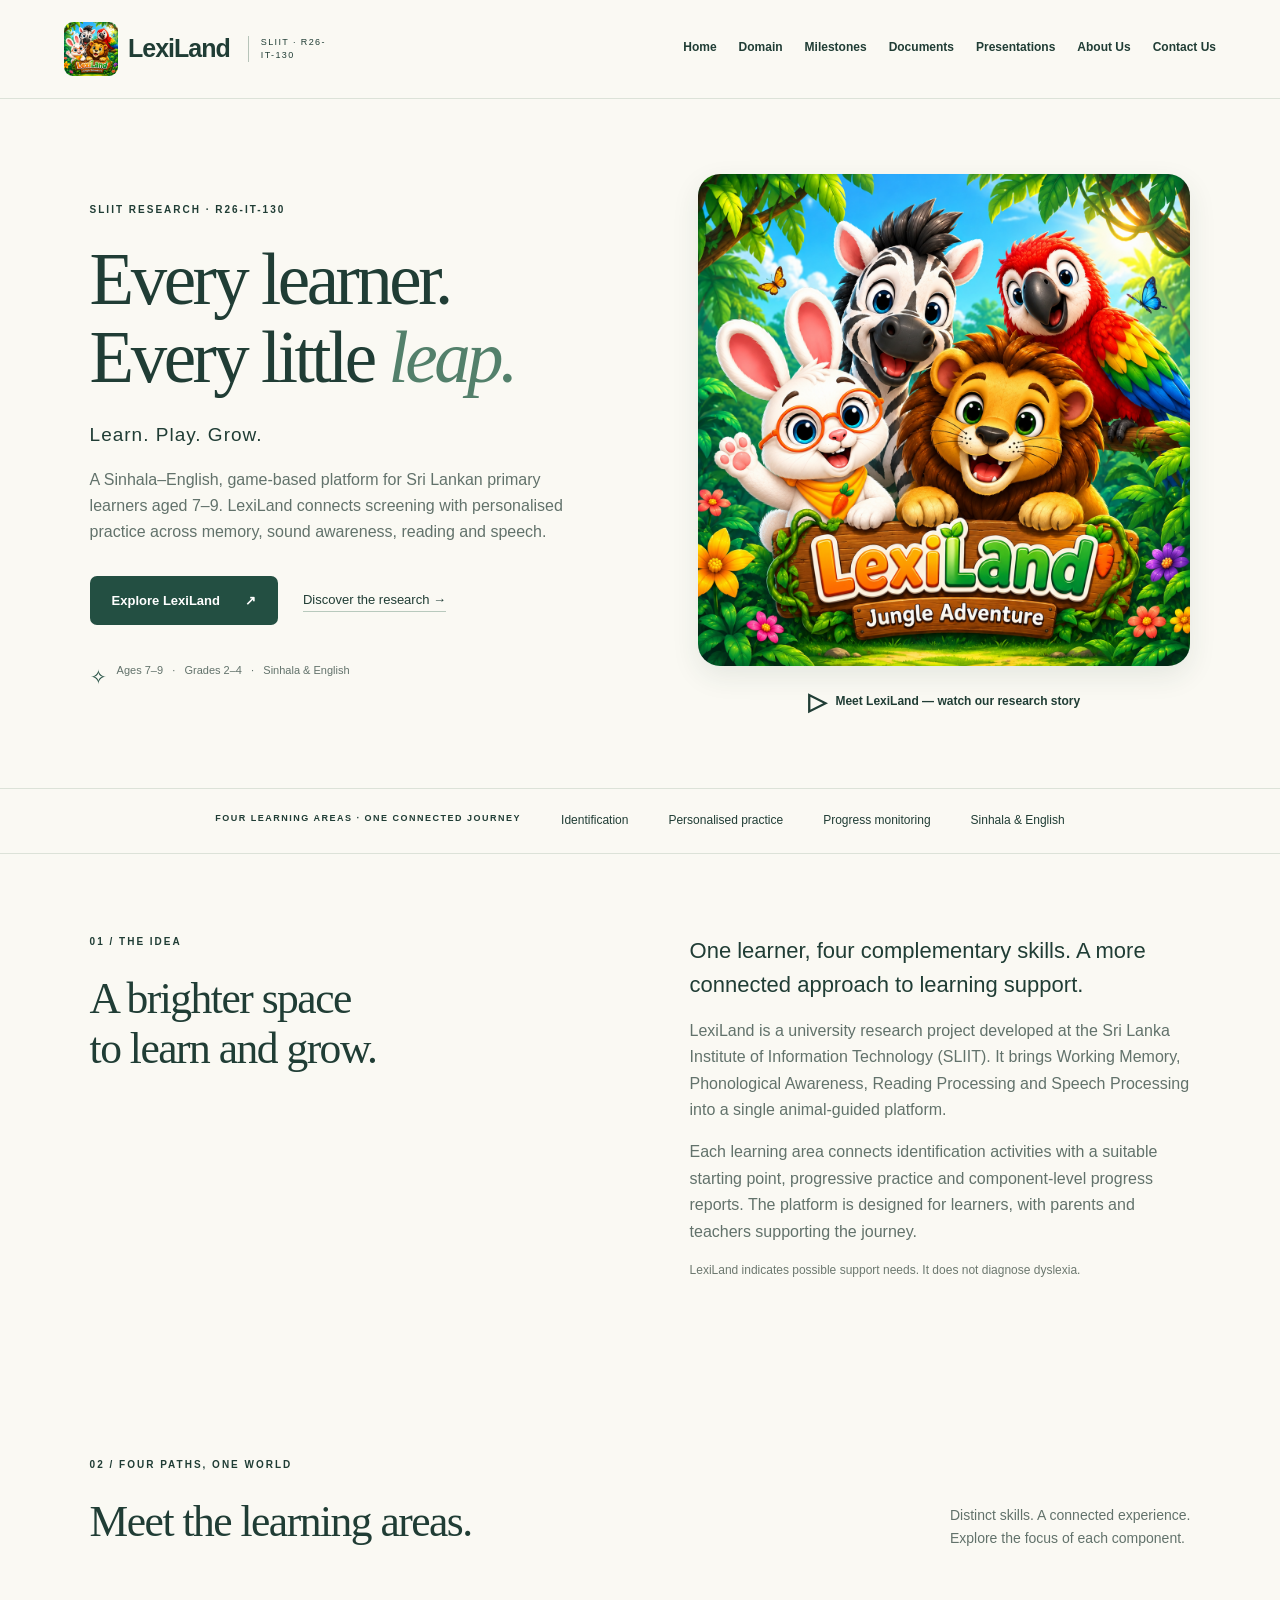
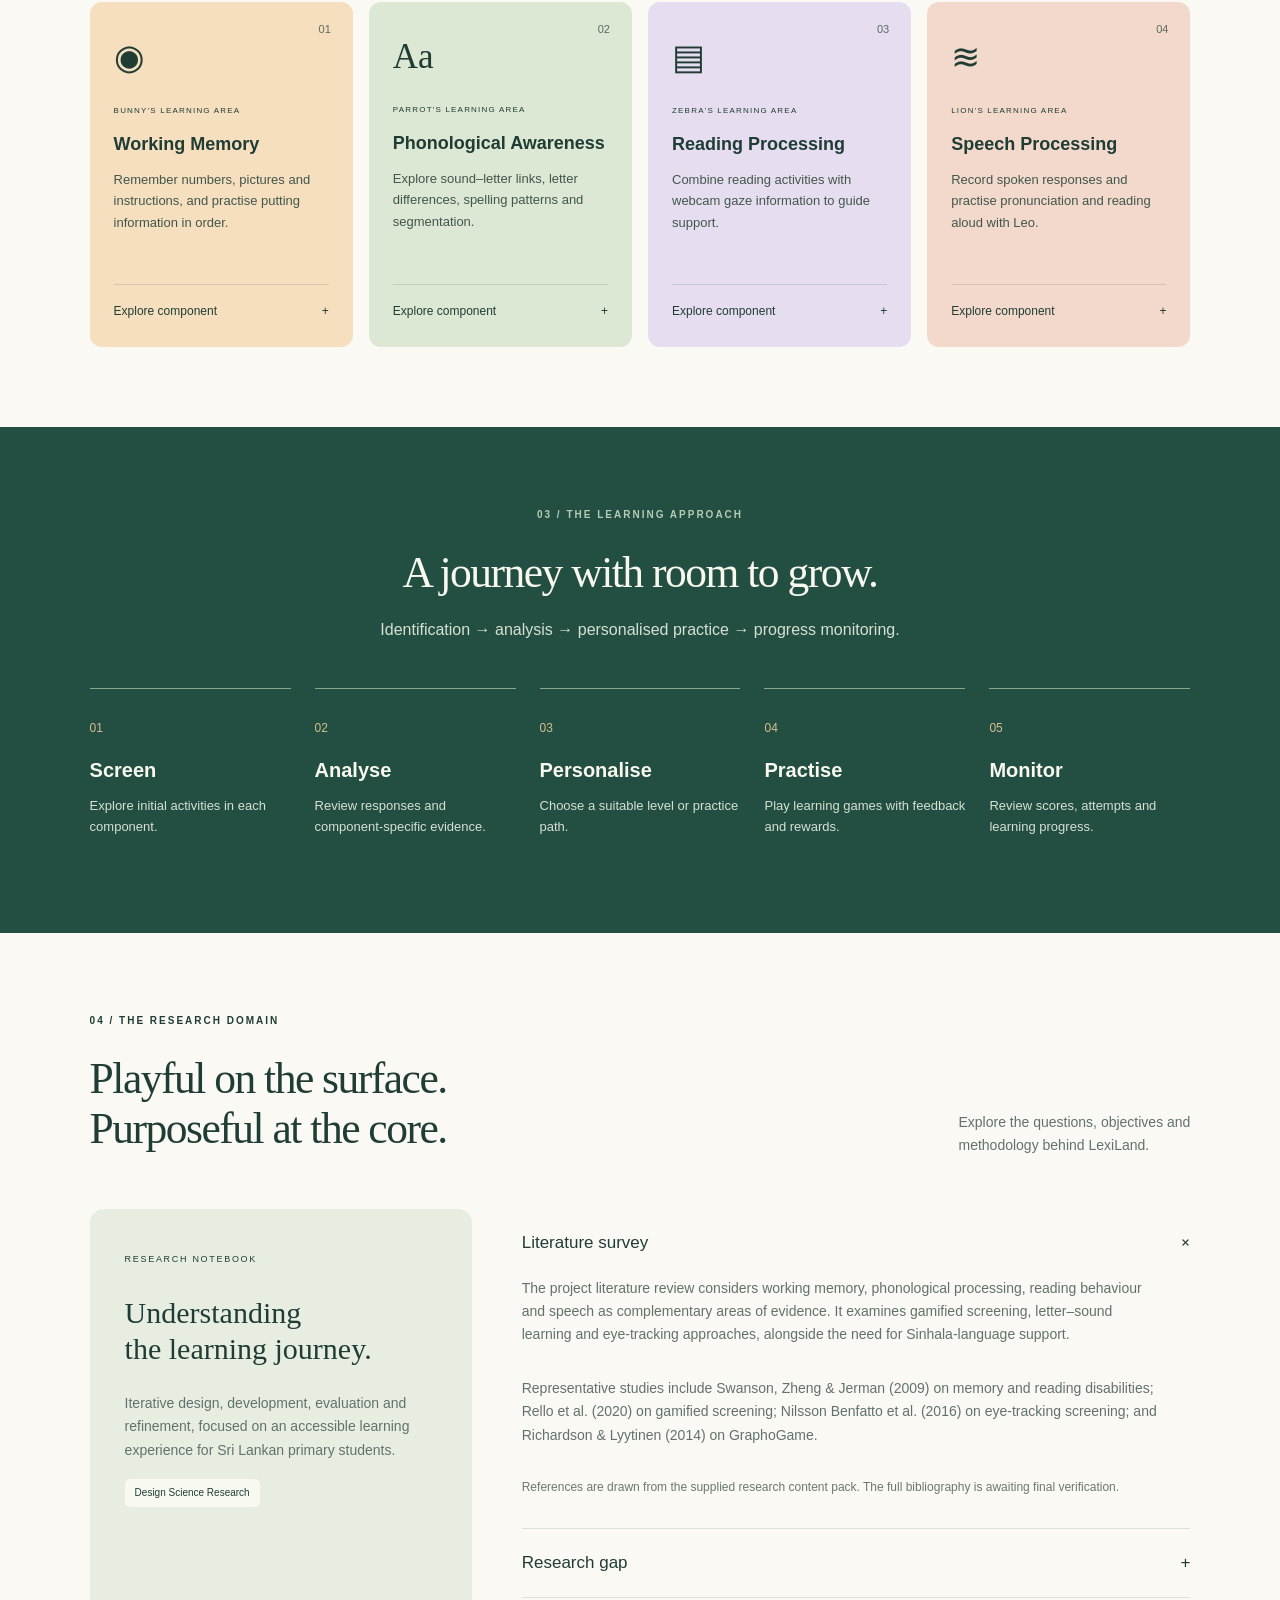
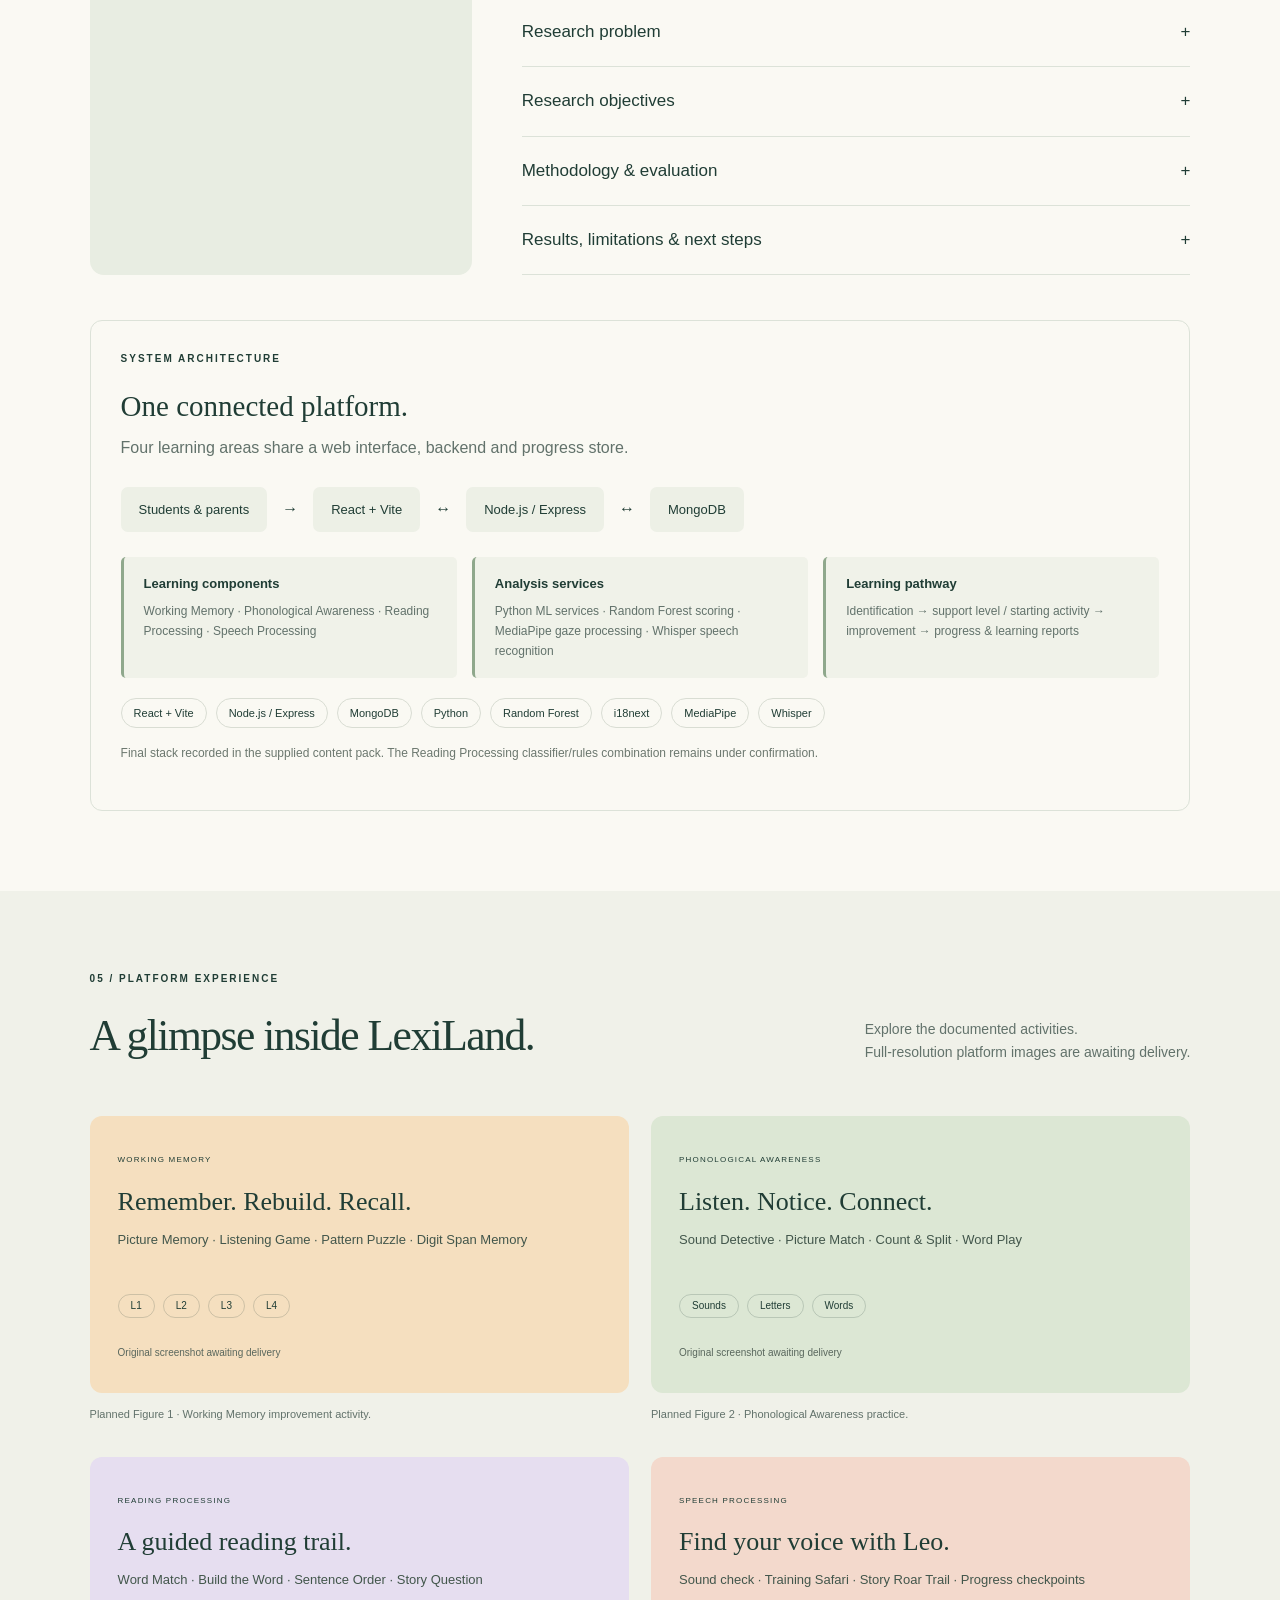
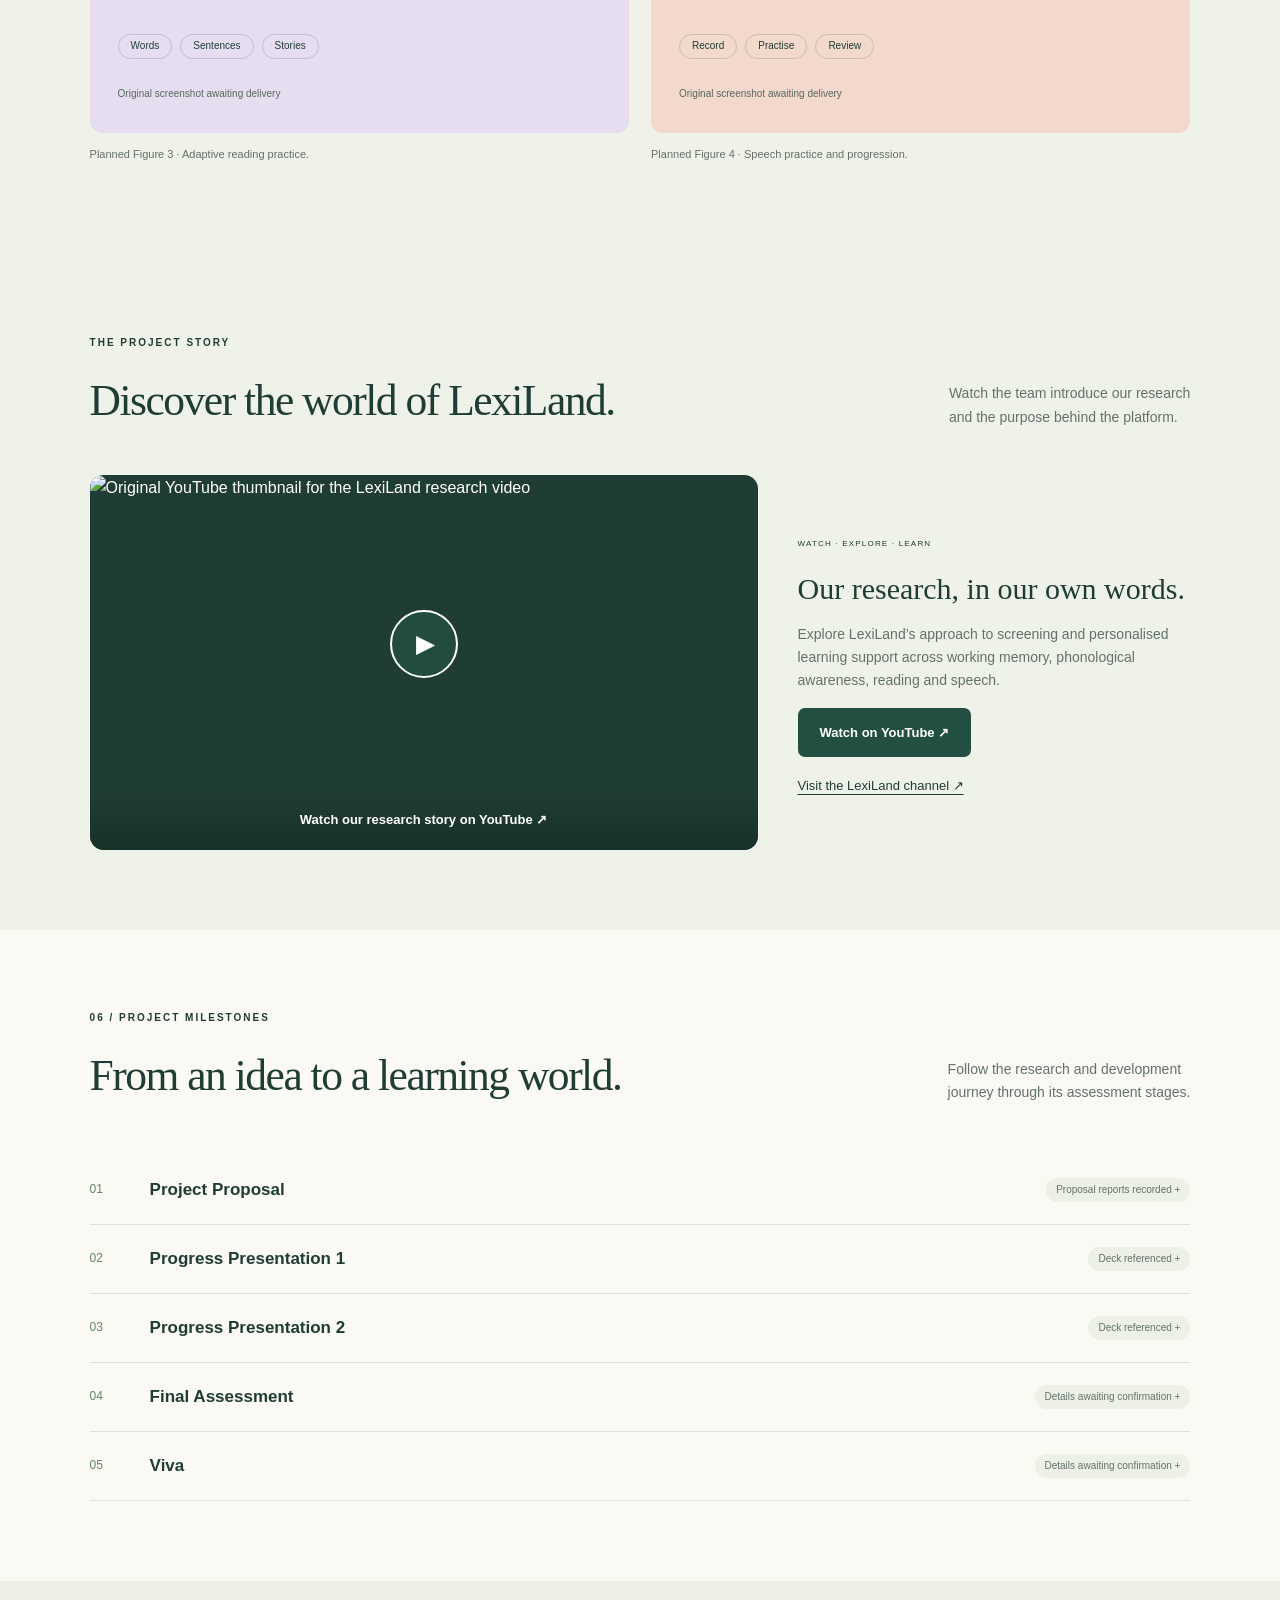
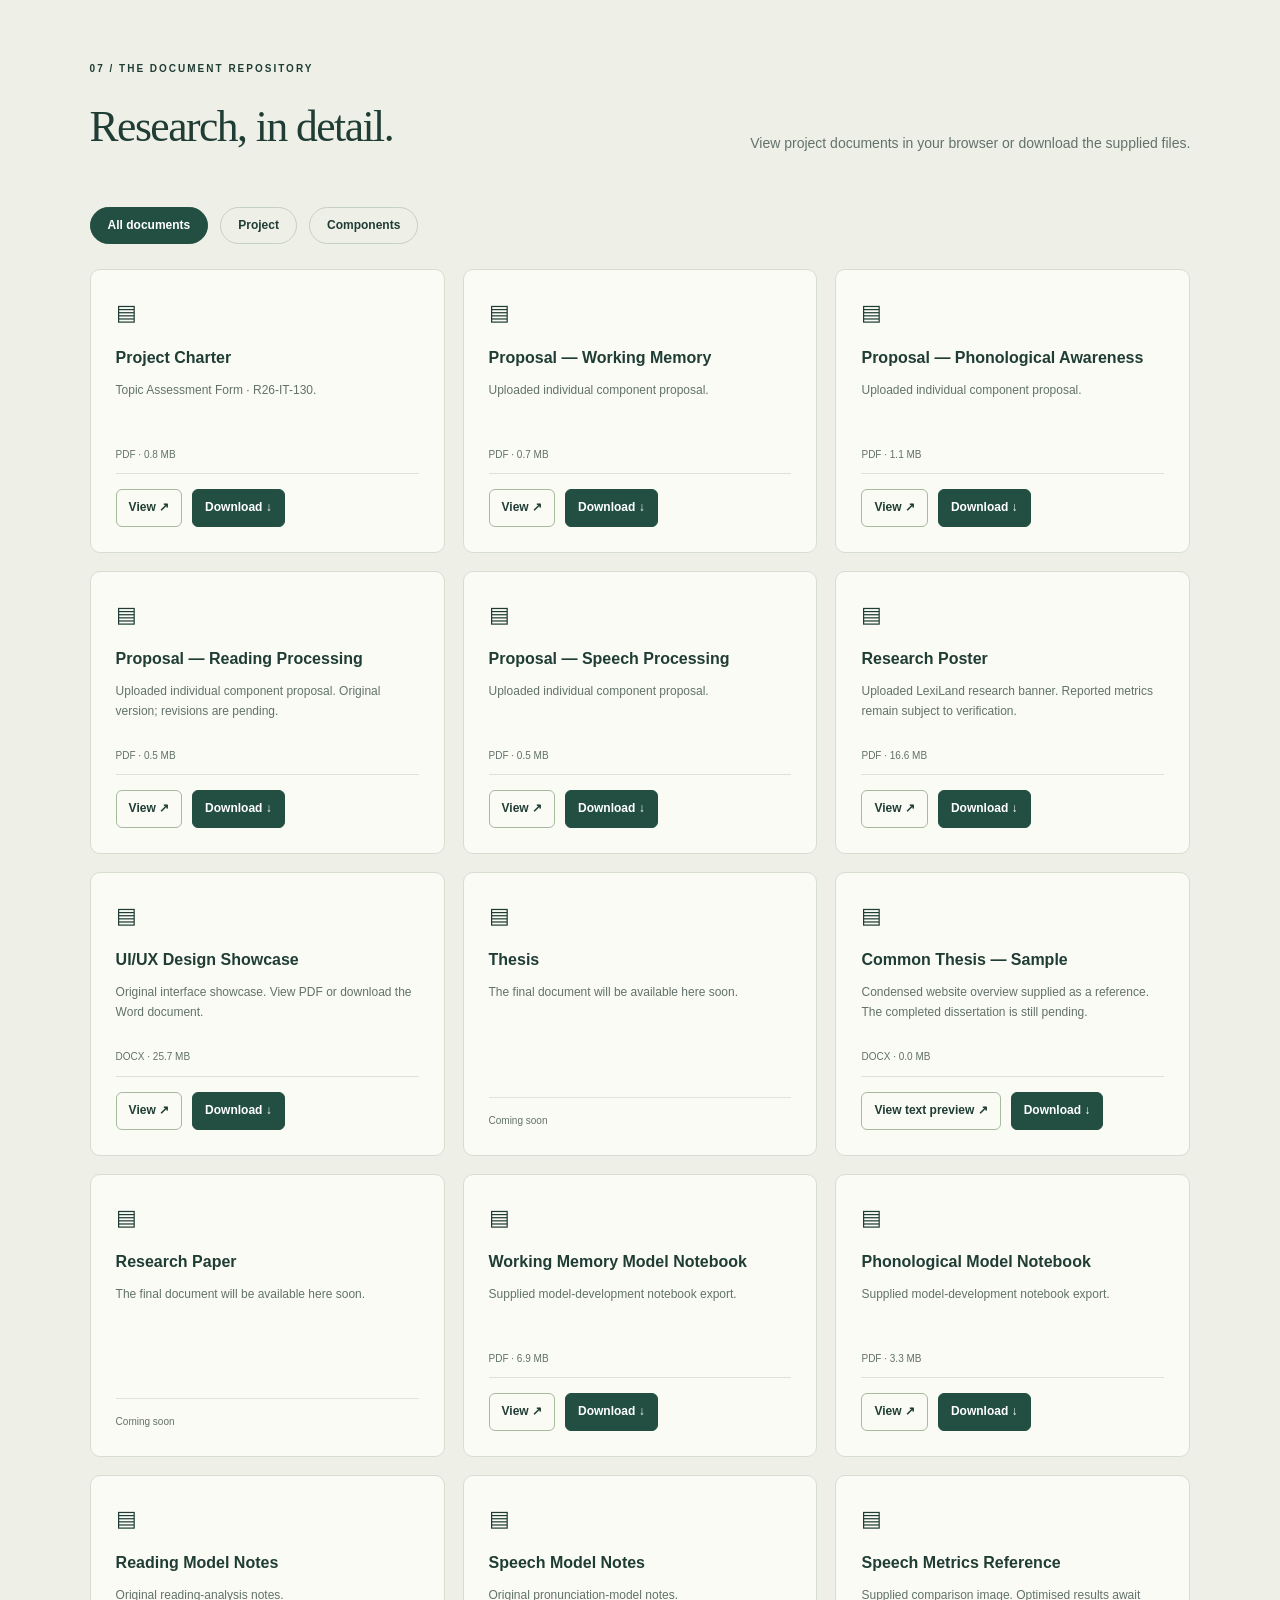
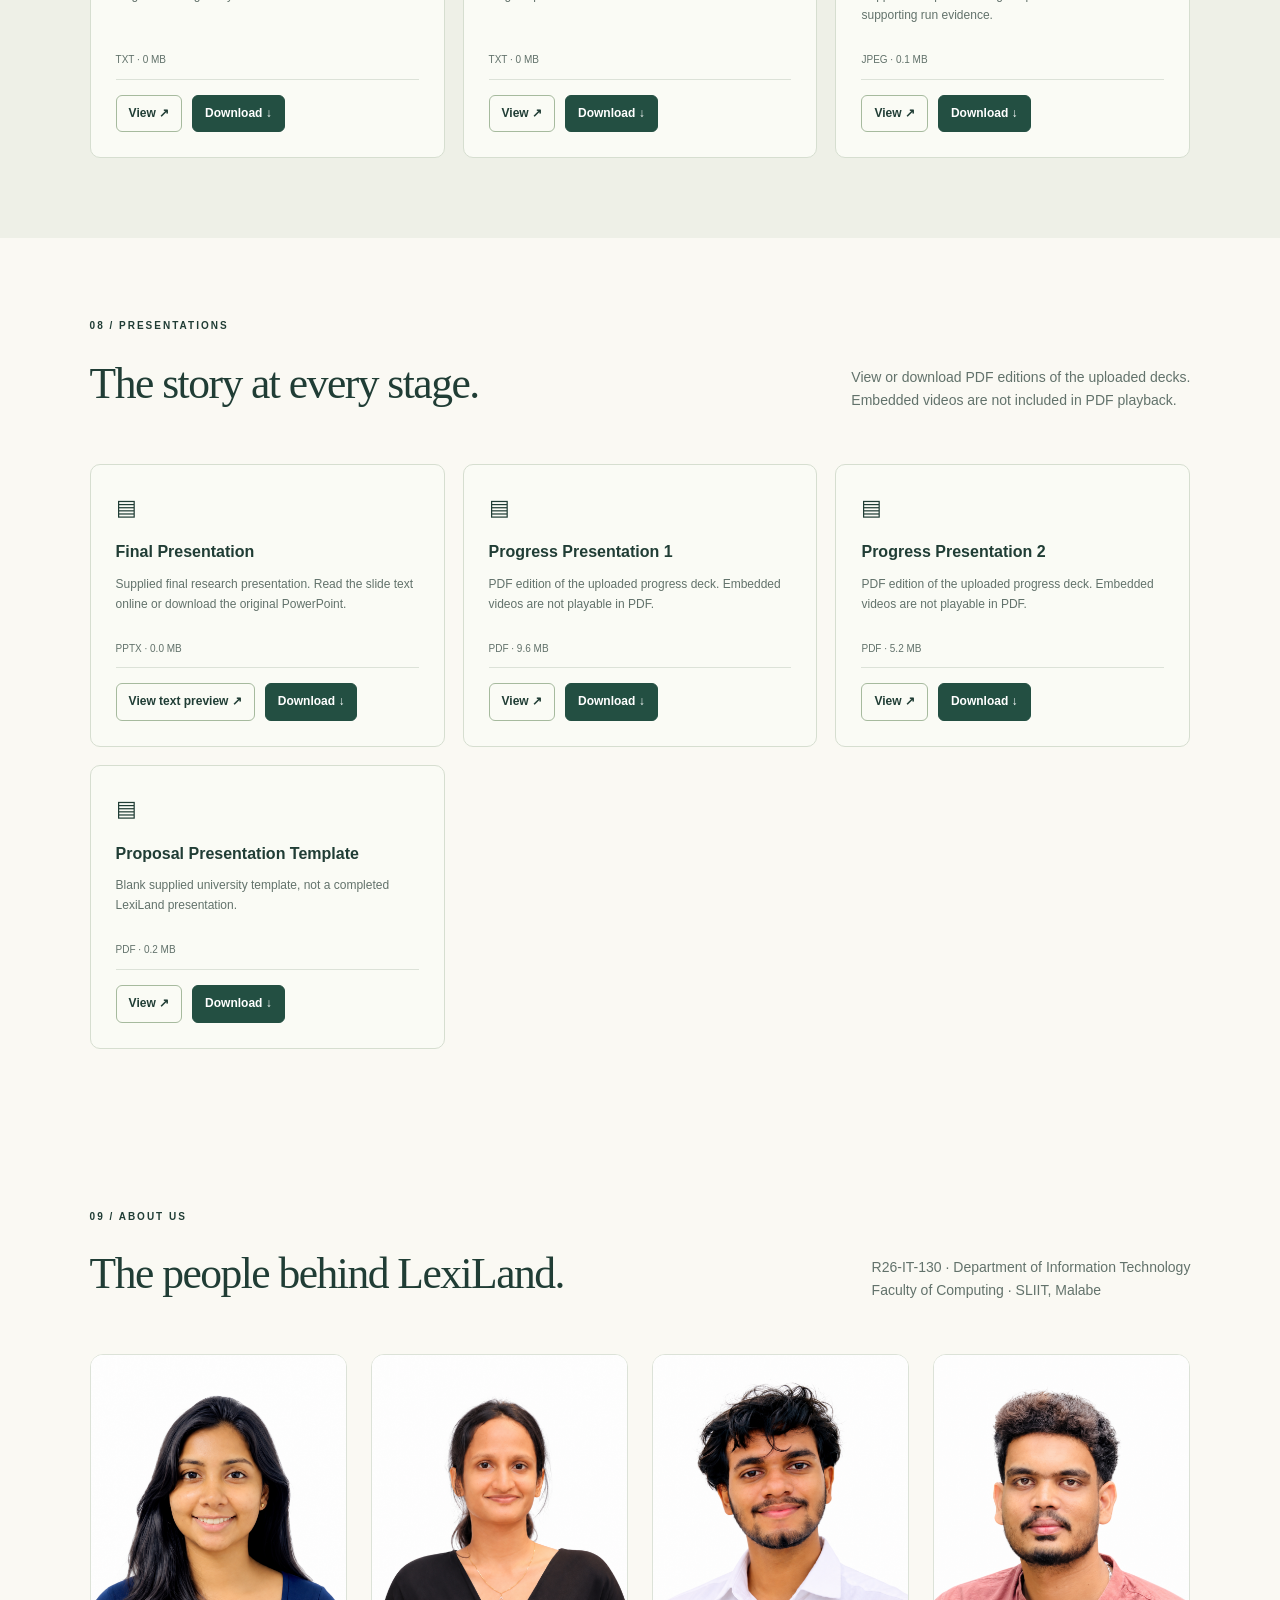
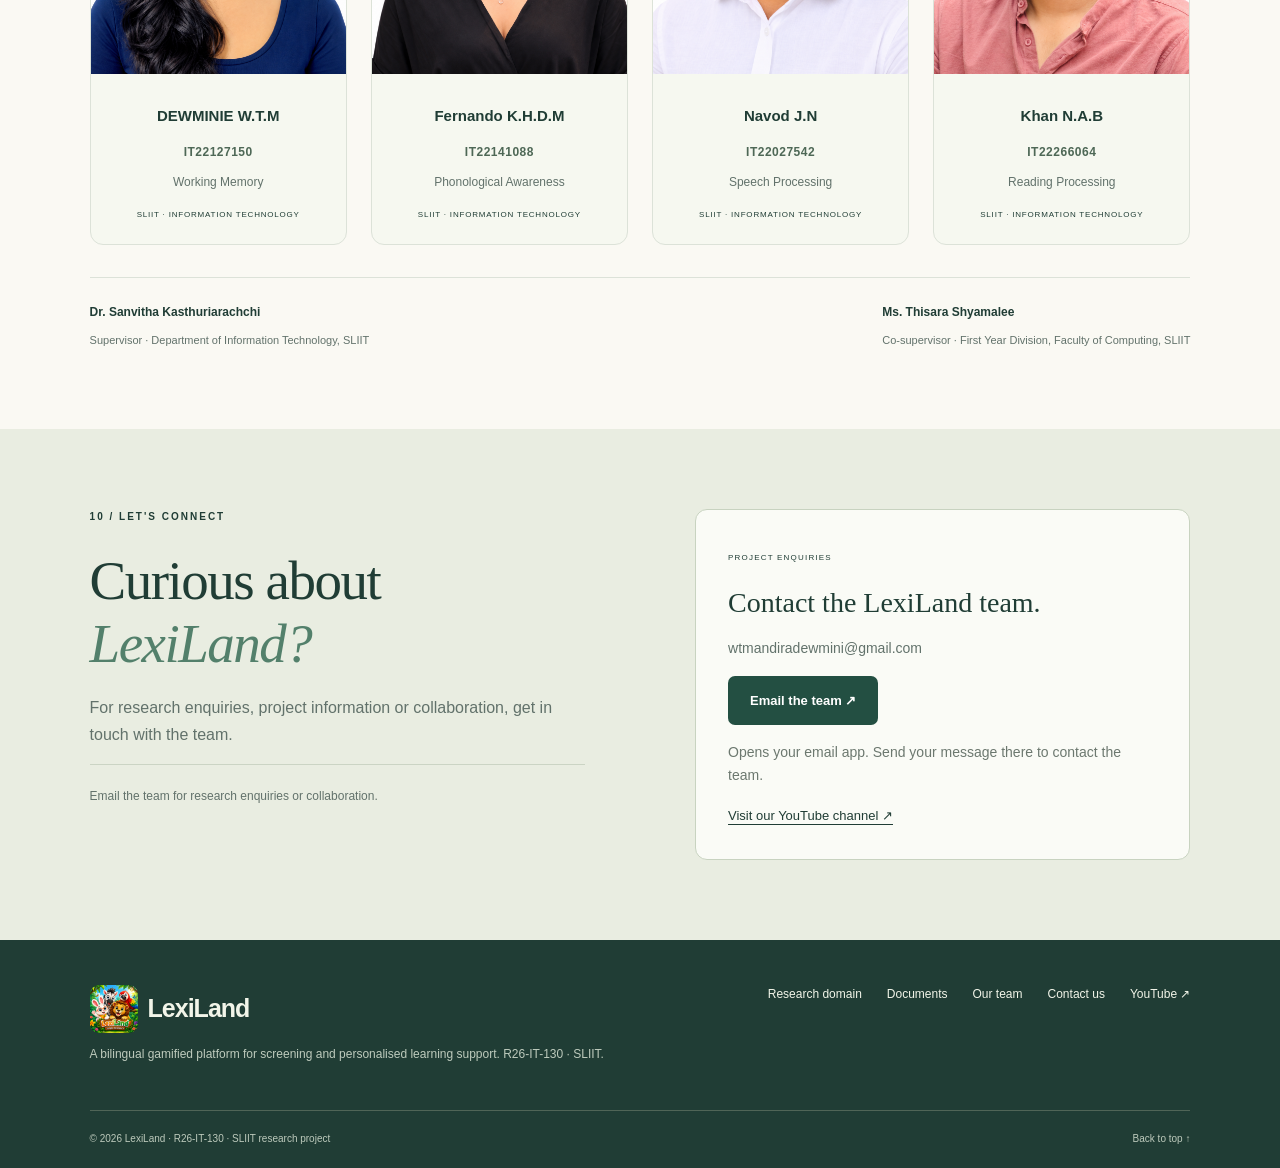
==== index.html @ 67812644 "Initial commit for LexiLand website" ====
<!doctype html><html lang="en"><head><meta charset="utf-8"><meta name="viewport" content="width=device-width,initial-scale=1"><meta name="description" content="LexiLand: a Sinhala–English gamified research platform for screening and personalised learning support across four learning areas. R26-IT-130, SLIIT."><title>LexiLand | R26-IT-130 · SLIIT Research</title><link rel="stylesheet" href="style.css"><link rel="icon" type="image/png" href="assets/lexiland-logo.png"></head><body><a class="skip" href="#main">Skip to content</a><header><a class="logo" href="#home" aria-label="LexiLand home"><img class="brand-image" src="assets/lexiland-logo.png" alt="" width="54" height="54"><span>LexiLand</span><span class="research">SLIIT · R26-IT-130</span></a><input type="checkbox" id="nav-toggle" class="nav-toggle" aria-label="Toggle navigation menu"><label for="nav-toggle" id="menu">Menu ☰</label><nav id="nav" aria-label="Main navigation"><a href="#home">Home</a><a href="#domain">Domain</a><a href="#milestones">Milestones</a><a href="#documents">Documents</a><a href="#presentations">Presentations</a><a href="#about">About Us</a><a href="#contact">Contact Us</a></nav></header><main id="main"><section id="home" class="hero"><div class="hero-copy"><div class="eyebrow">SLIIT RESEARCH · R26-IT-130</div><h1>Every learner.<br>Every little <em>leap.</em></h1><p class="tagline">Learn. Play. Grow.</p><p class="intro">A Sinhala–English, game-based platform for Sri Lankan primary learners aged 7–9. LexiLand connects screening with personalised practice across memory, sound awareness, reading and speech.</p><div class="actions"><a class="button" href="#components">Explore LexiLand <span>↗</span></a><a class="text-link" href="#domain">Discover the research →</a></div><div class="hero-note"><span>✧</span> Ages 7–9   ·   Grades 2–4   ·   Sinhala &amp; English</div></div><div class="hero-brand-art"><img src="assets/lexiland-logo.png" alt="LexiLand Jungle Adventure logo with the Bunny, Zebra, Parrot and Lion mascots" width="1254" height="1254" fetchpriority="high"><a class="hero-video-link" href="#project-video"><span aria-hidden="true">▷</span> Meet LexiLand — watch our research story</a></div></section><div class="ribbon"><span>FOUR LEARNING AREAS · ONE CONNECTED JOURNEY</span><span>Identification</span><span>Personalised practice</span><span>Progress monitoring</span><span>Sinhala &amp; English</span></div><section class="section overview"><div><div class="eyebrow">01 / THE IDEA</div><h2>A brighter space<br>to learn and grow.</h2></div><div><p class="large-copy">One learner, four complementary skills. A more connected approach to learning support.</p><p>LexiLand is a university research project developed at the Sri Lanka Institute of Information Technology (SLIIT). It brings Working Memory, Phonological Awareness, Reading Processing and Speech Processing into a single animal-guided platform.</p><p>Each learning area connects identification activities with a suitable starting point, progressive practice and component-level progress reports. The platform is designed for learners, with parents and teachers supporting the journey.</p><p class="subtle">LexiLand indicates possible support needs. It does not diagnose dyslexia.</p></div></section><section id="components" class="section"><div class="section-head"><div><div class="eyebrow">02 / FOUR PATHS, ONE WORLD</div><h2>Meet the learning areas.</h2></div><p>Distinct skills. A connected experience.<br>Explore the focus of each component.</p></div><div class="component-grid"><article class="component memory"><span class="number">01</span><div class="symbol">◉</div><span class="small-label">BUNNY'S LEARNING AREA</span><h3>Working Memory</h3><p>Remember numbers, pictures and instructions, and practise putting information in order.</p><details class="component-details"><summary>Explore component</summary><div class="component-details-body"><h4>Identification (screening)</h4><p>A 15-question Memory Check covers pattern recognition, word memory, following instructions and number memory. Results highlight areas for practice.</p><h4>Improvement (practice)</h4><p>Four games per level: Picture Memory, Listening Game, Pattern Puzzle and Digit Span Memory. Each game contains five questions. Higher-level digit activities introduce backward recall.</p><h4>Progression</h4><p>Four colour-coded levels connect practice with feedback and recorded attempts. Exact allocation cut-offs and progression rules are awaiting final confirmation.</p><h4>Analysis approach</h4><p>Random Forest with recall, digit-span, sequence, instruction, pattern and response-time features. Balanced class weighting is recorded in the supplied model notes.</p><h4>Responsibility</h4><p>Dewminie W.T.M · IT22127150</p></div></details></article><article class="component phonological"><span class="number">02</span><div class="symbol">Aa</div><span class="small-label">PARROT'S LEARNING AREA</span><h3>Phonological Awareness</h3><p>Explore sound–letter links, letter differences, spelling patterns and segmentation.</p><details class="component-details"><summary>Explore component</summary><div class="component-details-body"><h4>Identification (screening)</h4><p>A 15-question screening covers phonological awareness (5 questions), visual processing (6) and literacy skills (4). The materials describe multiple-choice and picture-selection tasks.</p><h4>Improvement (practice)</h4><p>Sound Detective, Picture Match, Count &amp; Split and Word Play use sound–letter links, visual letter differences, counting and spelling tasks.</p><h4>Progression</h4><p>Four levels connect activities with feedback, stars and progress reports. Final level-map labels and allocation thresholds remain under confirmation.</p><h4>Analysis approach</h4><p>Random Forest with 16 score, time and efficiency features. A depth limit of five is recorded in the model notes.</p><h4>Responsibility</h4><p>Fernando K.H.D.M · IT22141088</p></div></details></article><article class="component reading"><span class="number">03</span><div class="symbol">▤</div><span class="small-label">ZEBRA'S LEARNING AREA</span><h3>Reading Processing</h3><p>Combine reading activities with webcam gaze information to guide support.</p><details class="component-details"><summary>Explore component</summary><div class="component-details-body"><h4>Identification (screening)</h4><p>Camera setup and gaze calibration lead into shapes and Sentence Safari tasks. Reading responses and gaze events provide complementary evidence.</p><h4>Improvement (practice)</h4><p>Word Match, Build the Word, Sentence Order and Story Question progress from words to short stories. Interfaces include listening, help and reading-ruler controls.</p><h4>Progression</h4><p>Four levels provide increasingly complex reading activities. Gaze information can prompt additional support; the final adaptation rules and model output labels require confirmation.</p><h4>Analysis approach</h4><p>MediaPipe-based gaze processing. The supplied materials describe both Random Forest and rule-based analysis; the final combination has not yet been confirmed.</p><h4>Responsibility</h4><p>Khan N.A.B · IT22266064</p></div></details></article><article class="component speech"><span class="number">04</span><div class="symbol">≋</div><span class="small-label">LION'S LEARNING AREA</span><h3>Speech Processing</h3><p>Record spoken responses and practise pronunciation and reading aloud with Leo.</p><details class="component-details"><summary>Explore component</summary><div class="component-details-body"><h4>Identification (screening)</h4><p>The learner views or listens to a prompt, records a spoken response and receives retry guidance if the recording is unsuitable. Speech analysis combines transcription and acoustic evidence.</p><h4>Improvement (practice)</h4><p>Leo’s Training Safari and Story Roar Trail guide recorded practice, sequential story activities and progress checkpoints against a baseline.</p><h4>Progression</h4><p>Practice follows a support-based path with checkpoints and rewards. The final activity mapping, prompt count and unlocking rules remain under confirmation.</p><h4>Analysis approach</h4><p>Whisper speech recognition and a Random Forest support model using 44 acoustic summary features. Optimised model results and their run evidence are awaiting verification.</p><h4>Responsibility</h4><p>Navod J.N · IT22027542</p></div></details></article></div></section><section class="process section"><div class="eyebrow">03 / THE LEARNING APPROACH</div><h2>A journey with room to grow.</h2><p>Identification → analysis → personalised practice → progress monitoring.</p><div class="steps"><div><span>01</span><h3>Screen</h3><p>Explore initial activities in each component.</p></div><div><span>02</span><h3>Analyse</h3><p>Review responses and component-specific evidence.</p></div><div><span>03</span><h3>Personalise</h3><p>Choose a suitable level or practice path.</p></div><div><span>04</span><h3>Practise</h3><p>Play learning games with feedback and rewards.</p></div><div><span>05</span><h3>Monitor</h3><p>Review scores, attempts and learning progress.</p></div></div></section><section id="domain" class="section"><div class="section-head"><div><div class="eyebrow">04 / THE RESEARCH DOMAIN</div><h2>Playful on the surface.<br>Purposeful at the core.</h2></div><p>Explore the questions, objectives and<br>methodology behind LexiLand.</p></div><div class="domain-layout"><div class="domain-note"><span>RESEARCH NOTEBOOK</span><h3>Understanding<br>the learning journey.</h3><p>Iterative design, development, evaluation and refinement, focused on an accessible learning experience for Sri Lankan primary students.</p><span class="status">Design Science Research</span></div><div class="accordions"><details open><summary>Literature survey <span>+</span></summary><p>The project literature review considers working memory, phonological processing, reading behaviour and speech as complementary areas of evidence. It examines gamified screening, letter–sound learning and eye-tracking approaches, alongside the need for Sinhala-language support.</p><p>Representative studies include Swanson, Zheng &amp; Jerman (2009) on memory and reading disabilities; Rello et al. (2020) on gamified screening; Nilsson Benfatto et al. (2016) on eye-tracking screening; and Richardson &amp; Lyytinen (2014) on GraphoGame.</p><p class="subtle">References are drawn from the supplied research content pack. The full bibliography is awaiting final verification.</p></details><details><summary>Research gap <span>+</span></summary><p>The project investigates how to connect four learning areas, two languages and the stages of identification, practice and monitoring in one child-friendly platform. Its focus is a shared pathway for Grade 2–4 learners, rather than isolated activities that provide disconnected results.</p></details><details><summary>Research problem <span>+</span></summary><p>How can an accessible Sinhala–English platform help identify which learning skills need support and connect that evidence with suitable, monitored practice for Sri Lankan primary learners?</p><p>The project addresses three linked needs: earlier identification of possible difficulties, component-specific information and continuity from screening to practice.</p></details><details><summary>Research objectives <span>+</span></summary><p><strong>Main objective:</strong> Develop a bilingual, game-based platform for screening possible dyslexia-related difficulties and providing personalised learning support to students aged 7–9 in Grades 2–4.</p><ol><li>Assess memory, sequencing and recall, and provide progressive activities.</li><li>Assess sound, letter and spelling skills in Sinhala and English.</li><li>Analyse reading accuracy and gaze for adaptive support.</li><li>Identify pronunciation difficulties and provide personalised speech practice.</li></ol></details><details><summary>Methodology &amp; evaluation <span>+</span></summary><p>The project follows Design Science Research: design, build, evaluate and refine. The documented learning workflow is Screen → Analyse → Personalise → Practise → Monitor.</p><p>Evaluation materials describe train/test splitting and five-fold cross-validation, alongside feedback used to simplify questionnaires and interactions. Final participant counts, dataset details and model results require team verification.</p></details><details><summary>Results, limitations &amp; next steps <span>+</span></summary><p>Model evaluation results are being finalised and will be published after verification. The supplied pack records conflicting runs and sample figures; no headline accuracy is presented here.</p><p>Key limitations include dataset size and generalisability, webcam lighting and calibration, microphone quality, background noise and speech-recognition coverage. Larger validation and extended language support are identified as future work.</p></details></div></div><div class="architecture"><div><div class="eyebrow">SYSTEM ARCHITECTURE</div><h3>One connected platform.</h3><p>Four learning areas share a web interface, backend and progress store.</p></div><div class="system-flow"><span>Students &amp; parents</span><b aria-hidden="true">→</b><span>React + Vite</span><b aria-hidden="true">↔</b><span>Node.js / Express</span><b aria-hidden="true">↔</b><span>MongoDB</span></div><div class="architecture-layers"><div><h4>Learning components</h4><p>Working Memory · Phonological Awareness · Reading Processing · Speech Processing</p></div><div><h4>Analysis services</h4><p>Python ML services · Random Forest scoring · MediaPipe gaze processing · Whisper speech recognition</p></div><div><h4>Learning pathway</h4><p>Identification → support level / starting activity → improvement → progress &amp; learning reports</p></div></div><div class="techs"><span>React + Vite</span><span>Node.js / Express</span><span>MongoDB</span><span>Python</span><span>Random Forest</span><span>i18next</span><span>MediaPipe</span><span>Whisper</span></div><p class="subtle">Final stack recorded in the supplied content pack. The Reading Processing classifier/rules combination remains under confirmation.</p></div></section><section class="section showcase"><div class="section-head"><div><div class="eyebrow">05 / PLATFORM EXPERIENCE</div><h2>A glimpse inside LexiLand.</h2></div><p>Explore the documented activities.<br>Full-resolution platform images are awaiting delivery.</p></div><div class="gallery"><figure><div class="experience-panel memory"><span class="small-label">WORKING MEMORY</span><h3>Remember. Rebuild. Recall.</h3><p>Picture Memory · Listening Game · Pattern Puzzle · Digit Span Memory</p><div class="level-pills"><span>L1</span><span>L2</span><span>L3</span><span>L4</span></div><small>Original screenshot awaiting delivery</small></div><figcaption>Planned Figure 1 · Working Memory improvement activity.</figcaption></figure><figure><div class="experience-panel phonological"><span class="small-label">PHONOLOGICAL AWARENESS</span><h3>Listen. Notice. Connect.</h3><p>Sound Detective · Picture Match · Count &amp; Split · Word Play</p><div class="level-pills"><span>Sounds</span><span>Letters</span><span>Words</span></div><small>Original screenshot awaiting delivery</small></div><figcaption>Planned Figure 2 · Phonological Awareness practice.</figcaption></figure><figure><div class="experience-panel reading"><span class="small-label">READING PROCESSING</span><h3>A guided reading trail.</h3><p>Word Match · Build the Word · Sentence Order · Story Question</p><div class="level-pills"><span>Words</span><span>Sentences</span><span>Stories</span></div><small>Original screenshot awaiting delivery</small></div><figcaption>Planned Figure 3 · Adaptive reading practice.</figcaption></figure><figure><div class="experience-panel speech"><span class="small-label">SPEECH PROCESSING</span><h3>Find your voice with Leo.</h3><p>Sound check · Training Safari · Story Roar Trail · Progress checkpoints</p><div class="level-pills"><span>Record</span><span>Practise</span><span>Review</span></div><small>Original screenshot awaiting delivery</small></div><figcaption>Planned Figure 4 · Speech practice and progression.</figcaption></figure></div></section><section id="project-video" class="section project-video"><div class="section-head"><div><div class="eyebrow">THE PROJECT STORY</div><h2>Discover the world of LexiLand.</h2></div><p>Watch the team introduce our research<br>and the purpose behind the platform.</p></div><div class="video-layout"><div class="video-player"><a class="video-poster" href="https://www.youtube.com/watch?v=_Z_ZwyN1Hjw" target="_blank" rel="noopener" aria-label="Watch the LexiLand research introduction on YouTube"><img src="https://i.ytimg.com/vi/_Z_ZwyN1Hjw/hqdefault.jpg" alt="Original YouTube thumbnail for the LexiLand research video" loading="lazy"><span class="video-play" aria-hidden="true">▶</span><span class="video-caption">Watch our research story on YouTube ↗</span></a></div><div class="video-description"><span class="small-label">WATCH · EXPLORE · LEARN</span><h3>Our research, in our own words.</h3><p>Explore LexiLand’s approach to screening and personalised learning support across working memory, phonological awareness, reading and speech.</p><a class="button" href="https://www.youtube.com/watch?v=_Z_ZwyN1Hjw" target="_blank" rel="noopener">Watch on YouTube ↗</a><a class="channel-link" href="https://www.youtube.com/@LexiLand-m5m" target="_blank" rel="noopener">Visit the LexiLand channel ↗</a></div></div></section><section id="milestones" class="section"><div class="section-head"><div><div class="eyebrow">06 / PROJECT MILESTONES</div><h2>From an idea to a learning world.</h2></div><p>Follow the research and development<br>journey through its assessment stages.</p></div><div id="timeline" class="timeline"><details><summary><span class="index">01</span><strong>Project Proposal</strong><span class="pending">Proposal reports recorded +</span></summary><div class="milestone-info"><p>Proposal reports describe the component objectives, methodology, requirements and project planning.</p><p>Reports are dated January / March 2026. Presentation date and assessment weight are awaiting confirmation.</p></div></details><details><summary><span class="index">02</span><strong>Progress Presentation 1</strong><span class="pending">Deck referenced +</span></summary><div class="milestone-info"><p>Prototype interfaces, component approaches, screening activities and model development.</p><p>11 June 2026 appears on the slide footers; the assessment date and weight require confirmation.</p></div></details><details><summary><span class="index">03</span><strong>Progress Presentation 2</strong><span class="pending">Deck referenced +</span></summary><div class="milestone-info"><p>Updated interfaces, objectives, non-functional requirements and supporting materials.</p><p>Assessment date, weight and completion status are awaiting confirmation.</p></div></details><details><summary><span class="index">04</span><strong>Final Assessment</strong><span class="pending">Details awaiting confirmation +</span></summary><div class="milestone-info"><p>Final integrated system, research report and presentation.</p><p>Date, assessment weight and status are awaiting confirmation.</p></div></details><details><summary><span class="index">05</span><strong>Viva</strong><span class="pending">Details awaiting confirmation +</span></summary><div class="milestone-info"><p>The final oral assessment stage.</p><p>Date, description, assessment weight and status are awaiting confirmation.</p></div></details></div></section><section id="documents" class="section tinted"><div class="section-head"><div><div class="eyebrow">07 / THE DOCUMENT REPOSITORY</div><h2>Research, in detail.</h2></div><p>View project documents in your browser or download the supplied files.</p></div><input type="radio" name="document-filter" id="filter-all" class="document-filter-input" value="all" checked><input type="radio" name="document-filter" id="filter-project" class="document-filter-input" value="project"><input type="radio" name="document-filter" id="filter-component" class="document-filter-input" value="component"><div class="filters" role="group" aria-label="Filter documents"><label for="filter-all">All documents</label><label for="filter-project">Project</label><label for="filter-component">Components</label></div><div class="resource-grid" id="doc-grid"><article class="resource" data-category="project"><span class="file-icon" aria-hidden="true">▤</span><h3>Project Charter</h3><p>Topic Assessment Form · R26-IT-130.</p><div class="resource-meta">PDF · 0.8 MB</div><div class="resource-actions"><a href="files/project-charter.pdf" target="_blank" rel="noopener" aria-label="View Project Charter (opens in a new tab)">View ↗</a><a href="files/project-charter.pdf" download aria-label="Download Project Charter">Download ↓</a></div></article><article class="resource" data-category="component"><span class="file-icon" aria-hidden="true">▤</span><h3>Proposal — Working Memory</h3><p>Uploaded individual component proposal.</p><div class="resource-meta">PDF · 0.7 MB</div><div class="resource-actions"><a href="files/working-memory-proposal.pdf" target="_blank" rel="noopener" aria-label="View Proposal — Working Memory (opens in a new tab)">View ↗</a><a href="files/working-memory-proposal.pdf" download aria-label="Download Proposal — Working Memory">Download ↓</a></div></article><article class="resource" data-category="component"><span class="file-icon" aria-hidden="true">▤</span><h3>Proposal — Phonological Awareness</h3><p>Uploaded individual component proposal.</p><div class="resource-meta">PDF · 1.1 MB</div><div class="resource-actions"><a href="files/phonological-proposal.pdf" target="_blank" rel="noopener" aria-label="View Proposal — Phonological Awareness (opens in a new tab)">View ↗</a><a href="files/phonological-proposal.pdf" download aria-label="Download Proposal — Phonological Awareness">Download ↓</a></div></article><article class="resource" data-category="component"><span class="file-icon" aria-hidden="true">▤</span><h3>Proposal — Reading Processing</h3><p>Uploaded individual component proposal. Original version; revisions are pending.</p><div class="resource-meta">PDF · 0.5 MB</div><div class="resource-actions"><a href="files/reading-proposal.pdf" target="_blank" rel="noopener" aria-label="View Proposal — Reading Processing (opens in a new tab)">View ↗</a><a href="files/reading-proposal.pdf" download aria-label="Download Proposal — Reading Processing">Download ↓</a></div></article><article class="resource" data-category="component"><span class="file-icon" aria-hidden="true">▤</span><h3>Proposal — Speech Processing</h3><p>Uploaded individual component proposal.</p><div class="resource-meta">PDF · 0.5 MB</div><div class="resource-actions"><a href="files/speech-proposal.pdf" target="_blank" rel="noopener" aria-label="View Proposal — Speech Processing (opens in a new tab)">View ↗</a><a href="files/speech-proposal.pdf" download aria-label="Download Proposal — Speech Processing">Download ↓</a></div></article><article class="resource" data-category="project"><span class="file-icon" aria-hidden="true">▤</span><h3>Research Poster</h3><p>Uploaded LexiLand research banner. Reported metrics remain subject to verification.</p><div class="resource-meta">PDF · 16.6 MB</div><div class="resource-actions"><a href="files/research-poster.pdf" target="_blank" rel="noopener" aria-label="View Research Poster (opens in a new tab)">View ↗</a><a href="files/research-poster.pdf" download aria-label="Download Research Poster">Download ↓</a></div></article><article class="resource" data-category="project"><span class="file-icon" aria-hidden="true">▤</span><h3>UI/UX Design Showcase</h3><p>Original interface showcase. View PDF or download the Word document.</p><div class="resource-meta">DOCX · 25.7 MB</div><div class="resource-actions"><a href="files/ui-showcase.pdf" target="_blank" rel="noopener" aria-label="View UI/UX Design Showcase (opens in a new tab)">View ↗</a><a href="files/ui-showcase.docx" download aria-label="Download UI/UX Design Showcase">Download ↓</a></div></article><article class="resource" data-category="project"><span class="file-icon" aria-hidden="true">▤</span><h3>Thesis</h3><p>The final document will be available here soon.</p><div class="awaiting"><span>Coming soon</span></div></article><article class="resource" data-category="project"><span class="file-icon" aria-hidden="true">▤</span><h3>Common Thesis — Sample</h3><p>Condensed website overview supplied as a reference. The completed dissertation is still pending.</p><div class="resource-meta">DOCX · 0.0 MB</div><div class="resource-actions"><a href="files/common-thesis-sample.html" target="_blank" rel="noopener">View text preview ↗</a><a href="files/common-thesis-sample.docx" download>Download ↓</a></div></article><article class="resource" data-category="project"><span class="file-icon" aria-hidden="true">▤</span><h3>Research Paper</h3><p>The final document will be available here soon.</p><div class="awaiting"><span>Coming soon</span></div></article><article class="resource" data-category="component"><span class="file-icon" aria-hidden="true">▤</span><h3>Working Memory Model Notebook</h3><p>Supplied model-development notebook export.</p><div class="resource-meta">PDF · 6.9 MB</div><div class="resource-actions"><a href="files/working-memory-model.pdf" target="_blank" rel="noopener" aria-label="View Working Memory Model Notebook (opens in a new tab)">View ↗</a><a href="files/working-memory-model.pdf" download aria-label="Download Working Memory Model Notebook">Download ↓</a></div></article><article class="resource" data-category="component"><span class="file-icon" aria-hidden="true">▤</span><h3>Phonological Model Notebook</h3><p>Supplied model-development notebook export.</p><div class="resource-meta">PDF · 3.3 MB</div><div class="resource-actions"><a href="files/phonological-model.pdf" target="_blank" rel="noopener" aria-label="View Phonological Model Notebook (opens in a new tab)">View ↗</a><a href="files/phonological-model.pdf" download aria-label="Download Phonological Model Notebook">Download ↓</a></div></article><article class="resource" data-category="component"><span class="file-icon" aria-hidden="true">▤</span><h3>Reading Model Notes</h3><p>Original reading-analysis notes.</p><div class="resource-meta">TXT · 0 MB</div><div class="resource-actions"><a href="files/reading-model-notes.html" target="_blank" rel="noopener" aria-label="View Reading Model Notes (opens in a new tab)">View ↗</a><a href="files/reading-model-notes.txt" download aria-label="Download Reading Model Notes">Download ↓</a></div></article><article class="resource" data-category="component"><span class="file-icon" aria-hidden="true">▤</span><h3>Speech Model Notes</h3><p>Original pronunciation-model notes.</p><div class="resource-meta">TXT · 0 MB</div><div class="resource-actions"><a href="files/speech-model-notes.html" target="_blank" rel="noopener" aria-label="View Speech Model Notes (opens in a new tab)">View ↗</a><a href="files/speech-model-notes.txt" download aria-label="Download Speech Model Notes">Download ↓</a></div></article><article class="resource" data-category="component"><span class="file-icon" aria-hidden="true">▤</span><h3>Speech Metrics Reference</h3><p>Supplied comparison image. Optimised results await supporting run evidence.</p><div class="resource-meta">JPEG · 0.1 MB</div><div class="resource-actions"><a href="files/speech-metrics.jpeg" target="_blank" rel="noopener" aria-label="View Speech Metrics Reference (opens in a new tab)">View ↗</a><a href="files/speech-metrics.jpeg" download aria-label="Download Speech Metrics Reference">Download ↓</a></div></article></div></section><section id="presentations" class="section"><div class="section-head"><div><div class="eyebrow">08 / PRESENTATIONS</div><h2>The story at every stage.</h2></div><p>View or download PDF editions of the uploaded decks.
Embedded videos are not included in PDF playback.</p></div><div id="presentation-grid" class="resource-grid"><article class="resource"><span class="file-icon" aria-hidden="true">▤</span><h3>Final Presentation</h3><p>Supplied final research presentation. Read the slide text online or download the original PowerPoint.</p><div class="resource-meta">PPTX · 0.0 MB</div><div class="resource-actions"><a href="files/final-presentation.html" target="_blank" rel="noopener">View text preview ↗</a><a href="files/final-presentation.pptx" download>Download ↓</a></div></article><article class="resource"><span class="file-icon" aria-hidden="true">▤</span><h3>Progress Presentation 1</h3><p>PDF edition of the uploaded progress deck. Embedded videos are not playable in PDF.</p><div class="resource-meta">PDF · 9.6 MB</div><div class="resource-actions"><a href="files/progress-presentation-1.pdf" target="_blank" rel="noopener" aria-label="View Progress Presentation 1 (opens in a new tab)">View ↗</a><a href="files/progress-presentation-1.pdf" download aria-label="Download Progress Presentation 1">Download ↓</a></div></article><article class="resource"><span class="file-icon" aria-hidden="true">▤</span><h3>Progress Presentation 2</h3><p>PDF edition of the uploaded progress deck. Embedded videos are not playable in PDF.</p><div class="resource-meta">PDF · 5.2 MB</div><div class="resource-actions"><a href="files/progress-presentation-2.pdf" target="_blank" rel="noopener" aria-label="View Progress Presentation 2 (opens in a new tab)">View ↗</a><a href="files/progress-presentation-2.pdf" download aria-label="Download Progress Presentation 2">Download ↓</a></div></article><article class="resource"><span class="file-icon" aria-hidden="true">▤</span><h3>Proposal Presentation Template</h3><p>Blank supplied university template, not a completed LexiLand presentation.</p><div class="resource-meta">PDF · 0.2 MB</div><div class="resource-actions"><a href="files/proposal-template.pdf" target="_blank" rel="noopener" aria-label="View Proposal Presentation Template (opens in a new tab)">View ↗</a><a href="files/proposal-template.pdf" download aria-label="Download Proposal Presentation Template">Download ↓</a></div></article></div></section><section id="about" class="section team-section"><div class="section-head"><div><div class="eyebrow">09 / ABOUT US</div><h2>The people behind LexiLand.</h2></div><p>R26-IT-130 · Department of Information Technology
Faculty of Computing · SLIIT, Malabe</p></div><div class="team-grid" id="team-grid"><article class="team"><div class="team-photo"><img src="team/dewminie.png" alt="DEWMINIE W.T.M" loading="lazy" decoding="async" style="width:100%;height:100%;left:0;top:0;object-fit:cover;object-position:center 20%;"></div><div class="team-details"><h3>DEWMINIE W.T.M</h3><p class="student-id">IT22127150</p><p class="team-role">Working Memory</p><span class="small-label">SLIIT · INFORMATION TECHNOLOGY</span></div></article><article class="team"><div class="team-photo"><img src="team/fernando.png" alt="Fernando K.H.D.M" loading="lazy" decoding="async" style="width:100%;height:100%;left:0;top:0;object-fit:cover;object-position:center 20%;"></div><div class="team-details"><h3>Fernando K.H.D.M</h3><p class="student-id">IT22141088</p><p class="team-role">Phonological Awareness</p><span class="small-label">SLIIT · INFORMATION TECHNOLOGY</span></div></article><article class="team"><div class="team-photo"><img src="team/navod.png" alt="Navod J.N" loading="lazy" decoding="async" style="width:100%;height:100%;left:0;top:0;object-fit:cover;object-position:center 20%;"></div><div class="team-details"><h3>Navod J.N</h3><p class="student-id">IT22027542</p><p class="team-role">Speech Processing</p><span class="small-label">SLIIT · INFORMATION TECHNOLOGY</span></div></article><article class="team"><div class="team-photo"><img src="team/khan.png" alt="Khan N.A.B" loading="lazy" decoding="async" style="width:100%;height:100%;left:0;top:0;object-fit:cover;object-position:center 20%;"></div><div class="team-details"><h3>Khan N.A.B</h3><p class="student-id">IT22266064</p><p class="team-role">Reading Processing</p><span class="small-label">SLIIT · INFORMATION TECHNOLOGY</span></div></article></div><div class="supervisor"><div><strong>Dr. Sanvitha Kasthuriarachchi</strong><p>Supervisor · Department of Information Technology, SLIIT</p></div><div><strong>Ms. Thisara Shyamalee</strong><p>Co-supervisor · First Year Division, Faculty of Computing, SLIIT</p></div></div></section><section id="contact" class="section contact"><div><div class="eyebrow">10 / LET'S CONNECT</div><h2>Curious about<br><em>LexiLand?</em></h2><p>For research enquiries, project information or collaboration, get in touch with the team.</p><p class="contact-note">Email the team for research enquiries or collaboration.</p></div><div class="static-contact-panel"><div><span class="small-label">PROJECT ENQUIRIES</span><h3>Contact the LexiLand team.</h3><p><a href="mailto:wtmandiradewmini@gmail.com">wtmandiradewmini@gmail.com</a></p><a class="button" href="mailto:wtmandiradewmini@gmail.com?subject=LexiLand%20website%20enquiry">Email the team ↗</a><p class="subtle" style="margin-top:16px">Opens your email app. Send your message there to contact the team.</p><a class="channel-link" href="https://www.youtube.com/@LexiLand-m5m" target="_blank" rel="noopener">Visit our YouTube channel ↗</a></div></div></section></main><footer><div><a class="logo" href="#home"><img class="brand-image" src="assets/lexiland-logo.png" alt="" width="54" height="54"><span>LexiLand</span></a><p>A bilingual gamified platform for screening and personalised learning support. R26-IT-130 · SLIIT.</p></div><div><a href="#domain">Research domain</a><a href="#documents">Documents</a><a href="#about">Our team</a><a href="#contact">Contact us</a><a href="https://www.youtube.com/@LexiLand-m5m" target="_blank" rel="noopener">YouTube ↗</a></div><div class="footer-bottom"><span>© 2026 LexiLand · R26-IT-130 · SLIIT research project</span><a href="#home">Back to top ↑</a></div></footer></body></html>
---- style.css ----
:root{--ink:#203d35;--muted:#62726b;--paper:#faf9f3;--line:#dce2d8;--green:#234f42;--orange:#f2c995}*{box-sizing:border-box}html{scroll-behavior:smooth;scroll-padding-top:100px}body{margin:0;background:var(--paper);color:var(--ink);font:16px/1.65 Arial,Helvetica,sans-serif}a{color:inherit;text-decoration:none}button,input,textarea{font:inherit}button,a,input,textarea,summary{outline-offset:5px}button{cursor:pointer}header{padding:22px 5%;display:flex;align-items:center;justify-content:space-between;background:#faf9f3f5;border-bottom:1px solid var(--line);position:sticky;top:0;z-index:20;gap:20px}.logo{display:flex;align-items:center;gap:10px;font-size:25px;font-weight:800;letter-spacing:-1px}.logomark{background:var(--green);color:white;border-radius:10px;width:35px;height:35px;text-align:center;position:relative;font-size:26px}.logomark span{color:var(--orange);position:absolute;font-size:15px;right:1px;top:-6px}.research{font:9px/1.4 Arial;letter-spacing:1.4px;border-left:1px solid #b7c4b9;padding-left:12px;margin-left:8px;width:70px}nav{display:flex;gap:22px;font-size:12px;font-weight:600}nav a{padding:8px 0;border-bottom:2px solid transparent}nav a:hover,nav a.active{border-color:var(--green)}#menu{display:none}.skip{position:absolute;top:-100px}.skip:focus{top:10px;z-index:100;background:white;padding:12px}.hero{padding:75px 7% 66px;display:grid;grid-template-columns:1.08fr 1fr;gap:7%;align-items:center}.eyebrow{font-size:10px;letter-spacing:2px;font-weight:700;display:flex;align-items:center;gap:9px;margin-bottom:23px}.dot{width:7px;height:7px;border-radius:50%;background:#4a8066}h1{font-family:Georgia,serif;font-size:clamp(48px,5.7vw,86px);line-height:1.07;letter-spacing:-3.5px;font-weight:400;margin:0 0 22px}em{color:#53806b;font-weight:400}h2{font:400 clamp(30px,3.4vw,49px)/1.15 Georgia,serif;letter-spacing:-1.5px;margin:0 0 20px}h3{font-size:20px;line-height:1.3;margin:16px 0 12px}p{color:var(--muted);margin:0 0 16px}.tagline{font-size:19px;letter-spacing:1px;color:var(--ink)}.intro{max-width:490px;font-size:16px}.actions{display:flex;gap:25px;align-items:center;margin:30px 0}.button{background:var(--green);color:white;border:0;padding:14px 22px;border-radius:7px;display:inline-flex;align-items:center;gap:25px;font-size:13px;font-weight:600}.button:hover{background:#356956}.text-link{font-size:13px;border-bottom:1px solid #b8c9bd}.hero-note{display:flex;gap:10px;font-size:11px;color:var(--muted);margin-top:36px}.hero-note span{font-size:20px;color:var(--green)}.learning-art{position:relative;background:#edf0e3;border:1px solid #d8dfce;border-radius:22px;padding:28px 30px;transform:rotate(1deg);box-shadow:12px 16px 0 #e6e9dc}.art-top,.art-bottom{display:flex;justify-content:space-between;align-items:center;font-size:9px;letter-spacing:1.6px}.art-top{border-bottom:1px solid #cbd5c4;padding-bottom:16px;margin-bottom:24px}.art-top>span:last-child{font-size:20px}.learning-art h2{font-size:34px;letter-spacing:-1px}.learning-art h2 i{color:#648270}.journey{display:grid;grid-template-columns:1fr 1fr;gap:14px;margin:25px 0}.tile{border:1px solid #0000000c;border-radius:12px;padding:17px;display:flex;flex-direction:column;min-height:144px;box-shadow:0 3px 0 #00000005}.tile-icon{font:bold 27px Georgia;margin-bottom:14px}.tile>span:not(.tile-icon){font-size:8px;letter-spacing:1.3px}.tile strong{font-size:14px;margin-top:3px}.memory{background:#f5dfbf}.phonological{background:#dce7d4}.reading{background:#e6def0}.speech{background:#f3d9cc}.art-bottom{letter-spacing:0;font-size:10px;padding-top:10px}.orbit{position:absolute;right:-25px;top:65px;font-size:65px;color:#e8b777;transform:rotate(-10deg)}.ribbon{display:flex;gap:40px;justify-content:center;padding:22px 4%;border-top:1px solid var(--line);border-bottom:1px solid var(--line);font-size:12px}.ribbon span:first-child{font-size:9px;letter-spacing:1.5px;font-weight:700}.section{padding:80px 7%;scroll-margin-top:5px}.overview{display:grid;grid-template-columns:1fr 1fr;gap:9%}.large-copy{font-size:22px;color:var(--ink);line-height:1.55}.subtle{font-size:12px;color:#6c786f}.section-head{display:flex;justify-content:space-between;align-items:flex-end;margin-bottom:36px;gap:35px}.section-head p{font-size:14px}.component-grid{display:grid;grid-template-columns:repeat(4,1fr);gap:16px}.component{padding:25px 24px;border-radius:12px;position:relative;display:flex;flex-direction:column}.number{position:absolute;right:22px;top:18px;font-size:11px;opacity:.7}.symbol{font:35px Georgia;margin:10px 0 26px}.small-label{font-size:8px;letter-spacing:1.2px}.component h3{font-size:19px}.component p{font-size:13px;color:#42564b;flex:1}.component button{background:none;border:0;border-top:1px solid #203d3525;padding:18px 0 0;margin-top:15px;text-align:left;display:flex;justify-content:space-between;font-size:12px;color:var(--ink)}.process{background:var(--green);color:#f8f8ee;text-align:center}.process p{color:#d6e0d5}.process .eyebrow{justify-content:center;color:#b6cbb4}.steps{display:grid;grid-template-columns:repeat(4,1fr);text-align:left;gap:35px;margin-top:45px}.steps>div{border-top:1px solid #89a68d;padding-top:25px}.steps span{color:#d8be8e;font-size:12px}.steps h3{font-size:20px}.steps p{font-size:13px}.domain-layout{display:grid;grid-template-columns:.8fr 1.4fr;gap:50px}.domain-note{background:#e8ede2;border-radius:14px;padding:35px}.domain-note>span:first-child{font-size:9px;letter-spacing:1.7px}.domain-note h3{font:30px/1.2 Georgia;margin:25px 0}.domain-note p{font-size:14px}.status{display:inline-block;font-size:10px;background:#f8f9f0;border-radius:5px;padding:6px 10px}.accordions details{border-bottom:1px solid var(--line)}summary{padding:20px 0;font-size:17px;cursor:pointer;list-style:none;display:flex;justify-content:space-between}summary::-webkit-details-marker{display:none}details[open] summary span{transform:rotate(45deg)}details p{font-size:14px;padding:0 25px 15px 0}.architecture{margin-top:45px;border:1px solid var(--line);border-radius:12px;padding:30px}.architecture h3{font:29px Georgia}.system-flow{display:flex;align-items:center;gap:15px;flex-wrap:wrap;margin:25px 0}.system-flow span{background:#edf0e6;border-radius:7px;padding:12px 18px;font-size:13px}.techs{display:flex;flex-wrap:wrap;gap:9px;margin-bottom:16px}.techs span{border:1px solid #d9ddd3;border-radius:30px;padding:5px 12px;font-size:11px}.showcase{background:#f0f1e9}.gallery{display:grid;grid-template-columns:repeat(3,1fr);gap:22px}figure{margin:0}.image-placeholder{min-height:210px;border:1px dashed #a8b9a5;background:#e3e9dc;border-radius:12px;display:flex;flex-direction:column;justify-content:center;align-items:center;padding:25px;text-align:center}.image-placeholder>span{font-size:35px}.image-placeholder strong{font-size:14px;margin-top:10px}.image-placeholder small{font-size:11px;margin-top:8px;color:#687569}.peach{background:#f1e3d2}.purple{background:#e7e2ed}figcaption{font-size:11px;color:var(--muted);padding:12px 0}.timeline details{border-bottom:1px solid var(--line)}.timeline summary{display:grid;grid-template-columns:45px 1fr auto;align-items:center;gap:15px}.timeline .index{font-size:12px;color:#63846c}.timeline .pending{font-size:10px;color:var(--muted);background:#edf0e6;padding:4px 10px;border-radius:30px}.timeline .milestone-info{padding-left:60px;font-size:13px}.tinted{background:#eef0e7}.filters{display:flex;gap:12px;margin-bottom:25px}.filters button{border:1px solid #c6d0c1;background:none;padding:8px 17px;border-radius:25px;font-size:12px;color:var(--ink)}.filters .selected{background:var(--green);color:white;border-color:var(--green)}.resource-grid{display:grid;grid-template-columns:repeat(3,1fr);gap:18px}.resource{border:1px solid #d6ded0;background:#fafbf5;padding:25px;border-radius:10px}.resource .file-icon{font-size:22px}.resource h3{font-size:16px}.resource p{font-size:12px;min-height:40px}.resource .awaiting{border-top:1px solid #e0e5da;padding-top:15px;font-size:10px;color:#637367;display:flex;justify-content:space-between}.team-grid{display:grid;grid-template-columns:repeat(4,1fr);gap:20px}.avatar{height:140px;background:#e6ebe0;display:grid;place-items:center;font:40px Georgia;border-radius:9px;color:#849780}.team h3{font-size:15px}.team p{font-size:12px}.supervisor{display:flex;justify-content:space-between;gap:20px;border-top:1px solid var(--line);padding-top:25px;margin-top:32px;font-size:12px}.contact{display:grid;grid-template-columns:1fr 1fr;gap:10%;background:#e9ede1}.contact h2{font-size:55px}.contact-note{font-size:12px;border-top:1px solid #cbd4c4;padding-top:22px}.contact form{display:flex;flex-direction:column;gap:16px}label{font-size:12px;font-weight:600}input,textarea{display:block;width:100%;margin-top:7px;border:1px solid #c5d0bf;border-radius:5px;padding:12px;background:#fafbf6;font-size:14px;color:var(--ink)}textarea{resize:vertical}.contact .button{align-self:flex-start}.contact .subtle{margin:0}#form-result textarea{min-height:150px}footer{padding:45px 7% 20px;background:#203d35;color:#f2f5e9;display:flex;justify-content:space-between;flex-wrap:wrap;gap:30px}footer p{font-size:12px;color:#becbbd;margin-top:12px}footer>div:nth-child(2){display:flex;gap:25px;font-size:12px}.footer-bottom{width:100%;border-top:1px solid #506557;padding-top:20px;display:flex;justify-content:space-between;font-size:10px;color:#bdcabc}dialog{border:1px solid var(--line);border-radius:16px;max-width:580px;width:90%;padding:40px;background:var(--paper);color:var(--ink)}dialog::backdrop{background:#122b2470}dialog p{font-size:14px}.close{position:absolute;right:15px;top:10px;border:0;background:none;font-size:30px;color:var(--ink)}@media(min-width:1500px){.hero,.section{padding-left:max(7%,calc((100vw - 1300px)/2));padding-right:max(7%,calc((100vw - 1300px)/2))}}@media(max-width:1100px){nav{gap:12px;font-size:11px}.research{display:none}.hero{gap:4%;padding:55px 5%}.component{padding:20px 17px}.component h3{font-size:16px}.ribbon{gap:20px}.section{padding:65px 5%}}@media(max-width:800px){#menu{display:block;border:1px solid #cad5c5;background:none;border-radius:5px;padding:5px 12px;font-size:12px;color:var(--ink)}nav{display:none;position:absolute;top:79px;left:0;right:0;flex-direction:column;background:var(--paper);padding:20px 5%;border-bottom:1px solid var(--line);font-size:14px}nav.open{display:flex}.hero{grid-template-columns:1fr;padding:45px 6%;gap:40px}.learning-art{max-width:520px;width:100%;margin:auto}.hero h1{font-size:58px}.ribbon{flex-wrap:wrap;gap:12px 25px}.ribbon span:first-child{width:100%;text-align:center}.overview,.domain-layout,.contact{grid-template-columns:1fr;gap:30px}.component-grid,.team-grid{grid-template-columns:1fr 1fr}.section-head{display:block}.section-head p{margin-top:20px}.steps{grid-template-columns:1fr 1fr}.gallery,.resource-grid{grid-template-columns:1fr 1fr}.gallery figure:last-child{grid-column:1/-1}.supervisor{flex-direction:column}.orbit{right:-12px}.contact h2{font-size:45px}}@media(max-width:480px){h1{letter-spacing:-2px}.hero h1{font-size:49px}.actions{gap:18px;flex-wrap:wrap}.learning-art{padding:22px 20px}.learning-art h2{font-size:29px}.art-bottom{font-size:8px}.component-grid,.resource-grid,.gallery{grid-template-columns:1fr}.component{padding:25px}.component h3{font-size:21px}.symbol{margin-bottom:16px}.gallery figure:last-child{grid-column:auto}.section{padding:50px 6%}.steps{gap:20px}.timeline summary{grid-template-columns:25px 1fr}.timeline .pending{grid-column:2;justify-self:start}.timeline .milestone-info{padding-left:40px}.system-flow{gap:8px}.system-flow span{padding:9px;font-size:11px}footer>div:nth-child(2){flex-wrap:wrap}.footer-bottom{gap:15px}.team-grid{gap:12px}.avatar{height:110px}}@media(prefers-reduced-motion:reduce){html{scroll-behavior:auto}*{transition:none!important}}
/* Research content pack refinement */
.steps{grid-template-columns:repeat(5,1fr);gap:24px}.architecture-layers{display:grid;grid-template-columns:repeat(3,1fr);gap:15px;margin:20px 0}.architecture-layers>div{background:#f0f2e9;border-left:3px solid #8fa88c;padding:16px 20px;border-radius:5px}.architecture-layers h4{font-size:13px;margin:0 0 8px}.architecture-layers p{font-size:12px;margin:0}.gallery{grid-template-columns:repeat(2,1fr)}.experience-panel{padding:28px;border-radius:12px;min-height:235px}.experience-panel h3{font:26px Georgia}.experience-panel p{font-size:13px;color:#42564b;min-height:45px}.experience-panel small{font-size:10px;color:#59675d}.level-pills{display:flex;gap:8px;margin:20px 0}.level-pills span{border:1px solid #203d3530;padding:3px 12px;border-radius:25px;font-size:10px}.accordions ol{font-size:14px;color:var(--muted);padding-left:20px;margin-bottom:25px}.accordions li{margin-bottom:10px}.supervisor p{font-size:11px;margin:8px 0 0}.component h3{font-size:18px}.team .avatar{height:105px;font-size:30px}.section-head p{white-space:pre-line}.research{width:82px}.contact form #form-result:not(:empty){background:#fafbf6;padding:20px;border-radius:8px}.contact form #form-result p{font-size:13px}@media(max-width:800px){.steps{grid-template-columns:repeat(2,1fr)}.architecture-layers{grid-template-columns:1fr}.gallery figure:last-child{grid-column:auto}}@media(max-width:480px){.gallery{grid-template-columns:1fr}.component h3{font-size:21px}.timeline summary .pending{max-width:220px}}

.resource{display:flex;flex-direction:column}.resource p{flex:1}.resource-meta{font-size:10px;color:var(--muted);margin:10px 0}.resource-actions{display:flex;gap:10px;flex-wrap:wrap;padding-top:15px;border-top:1px solid var(--line)}.resource-actions a{display:inline-flex;border:1px solid #a6ba9e;border-radius:6px;padding:8px 12px;font-size:12px;font-weight:600}.resource-actions a:last-child{background:var(--green);color:white;border-color:var(--green)}.resource-actions a:hover{box-shadow:0 2px 5px #203d3520}.resource-actions a:focus-visible{outline:2px solid var(--green);outline-offset:4px}

/* Team portraits: matching 4:5 crops with individually positioned source images. */
.team-grid{align-items:stretch;gap:24px}.team{display:flex;flex-direction:column;background:#f6f8f0;border:1px solid #dce2d8;border-radius:13px;overflow:hidden}.team-photo{width:100%;aspect-ratio:4/5;position:relative;overflow:hidden;background:#fff}.team-photo img{position:absolute;max-width:none;object-fit:fill;display:block}.team-details{padding:20px 16px 23px;text-align:center;display:flex;flex:1;flex-direction:column;align-items:center}.team h3{font-size:15px;line-height:1.4;margin:0 0 7px;letter-spacing:0;min-height:42px;display:flex;align-items:center;justify-content:center}.team .student-id{font-size:12px;font-weight:600;letter-spacing:.5px;margin:0 0 10px;color:#4e6856}.team .team-role{font-size:12px;margin:0 0 15px;min-height:20px}.team .small-label{font-size:8px;letter-spacing:.8px;margin-top:auto}@media(max-width:800px){.team-grid{gap:20px}.team h3{min-height:22px}}@media(max-width:480px){.team-grid{gap:12px}.team-details{padding:16px 9px 18px}.team h3{font-size:12px;min-height:34px}.team .team-role{font-size:11px;min-height:34px}.team .small-label{font-size:7px;letter-spacing:.4px}}

/* Supplied LexiLand branding, studio portraits and project film. */
.brand-image{width:54px;height:54px;object-fit:contain;border-radius:9px;flex-shrink:0}.hero-brand-art{display:flex;flex-direction:column;align-items:center;gap:16px}.hero-brand-art>img{display:block;width:100%;height:auto;border-radius:22px;box-shadow:0 10px 28px #203d3518}.hero-video-link{font-size:12px;font-weight:600;display:flex;align-items:center;gap:9px;text-align:center}.hero-video-link span{font-size:24px}.project-video{background:#eff2e8}.video-layout{display:grid;grid-template-columns:1.7fr 1fr;gap:40px;align-items:center}.video-player{aspect-ratio:16/9;border-radius:14px;overflow:hidden;background:#203d35}.video-player iframe{width:100%;height:100%;border:0;display:block}.video-description h3{font:30px/1.2 Georgia;margin:16px 0}.video-description p{font-size:14px}.channel-link{display:block;margin-top:18px;font-size:13px;text-decoration:underline;text-underline-offset:4px}footer .brand-image{width:48px;height:48px}.team-photo img{object-fit:cover}.project-video .section-head{margin-bottom:30px}@media(max-width:1100px){header{padding-top:15px;padding-bottom:15px}.brand-image{width:45px;height:45px}}@media(max-width:800px){.video-layout{grid-template-columns:1fr;gap:24px}.hero-brand-art{max-width:520px;margin:auto}.brand-image{width:42px;height:42px}.project-video .video-description h3{font-size:26px}}

/* HTML/CSS-only navigation, filters and native expandable content. */
.nav-toggle,.document-filter-input{position:absolute;width:1px;height:1px;opacity:0;overflow:hidden}.nav-toggle:focus-visible+label{outline:2px solid var(--green);outline-offset:4px}#menu{cursor:pointer}.filters label{border:1px solid #c6d0c1;background:none;padding:8px 17px;border-radius:25px;font-size:12px;color:var(--ink);cursor:pointer}#filter-all:checked~.filters label[for="filter-all"],#filter-project:checked~.filters label[for="filter-project"],#filter-component:checked~.filters label[for="filter-component"]{background:var(--green);color:white;border-color:var(--green)}#filter-project:checked~#doc-grid [data-category="component"],#filter-component:checked~#doc-grid [data-category="project"]{display:none}.document-filter-input:focus-visible~.filters{outline:2px solid var(--green);outline-offset:5px}.component-details{margin-top:15px;border-top:1px solid #203d3525}.component-details summary{font-size:12px;padding:17px 0 0;gap:8px}.component-details summary:after{content:'+'}.component-details[open] summary:after{content:'−'}.component-details-body{padding-top:12px}.component-details-body h4{font-size:12px;margin:15px 0 6px}.component-details-body p{font-size:12px;padding:0;margin:0 0 10px}.component-grid{align-items:start}.component{min-height:345px}.static-contact-panel{padding:32px;border:1px solid #c8d3c0;background:#fafbf6;border-radius:12px;align-self:center}.static-contact-panel h3{font:28px Georgia;margin:18px 0}.static-contact-panel p{font-size:14px}.video-poster{display:block;height:100%;width:100%;position:relative;color:white}.video-poster img{width:100%;height:100%;object-fit:cover;object-position:center}.video-play{position:absolute;left:50%;top:45%;transform:translate(-50%,-50%);background:#234f42dd;border:2px solid white;border-radius:50%;width:68px;height:68px;display:grid;place-items:center;font-size:25px;padding-left:4px}.video-caption{position:absolute;bottom:0;left:0;right:0;padding:20px;text-align:center;background:linear-gradient(transparent,#162f27dd);font-size:13px;font-weight:600}.video-poster:hover .video-play{background:#234f42}@media(max-width:800px){#nav-toggle:checked~nav{display:flex}#menu{display:block}.component{min-height:320px}}@media(max-width:480px){.component{min-height:0}.static-contact-panel{padding:25px}.filters{flex-wrap:wrap}.filters label{padding:8px 13px}}
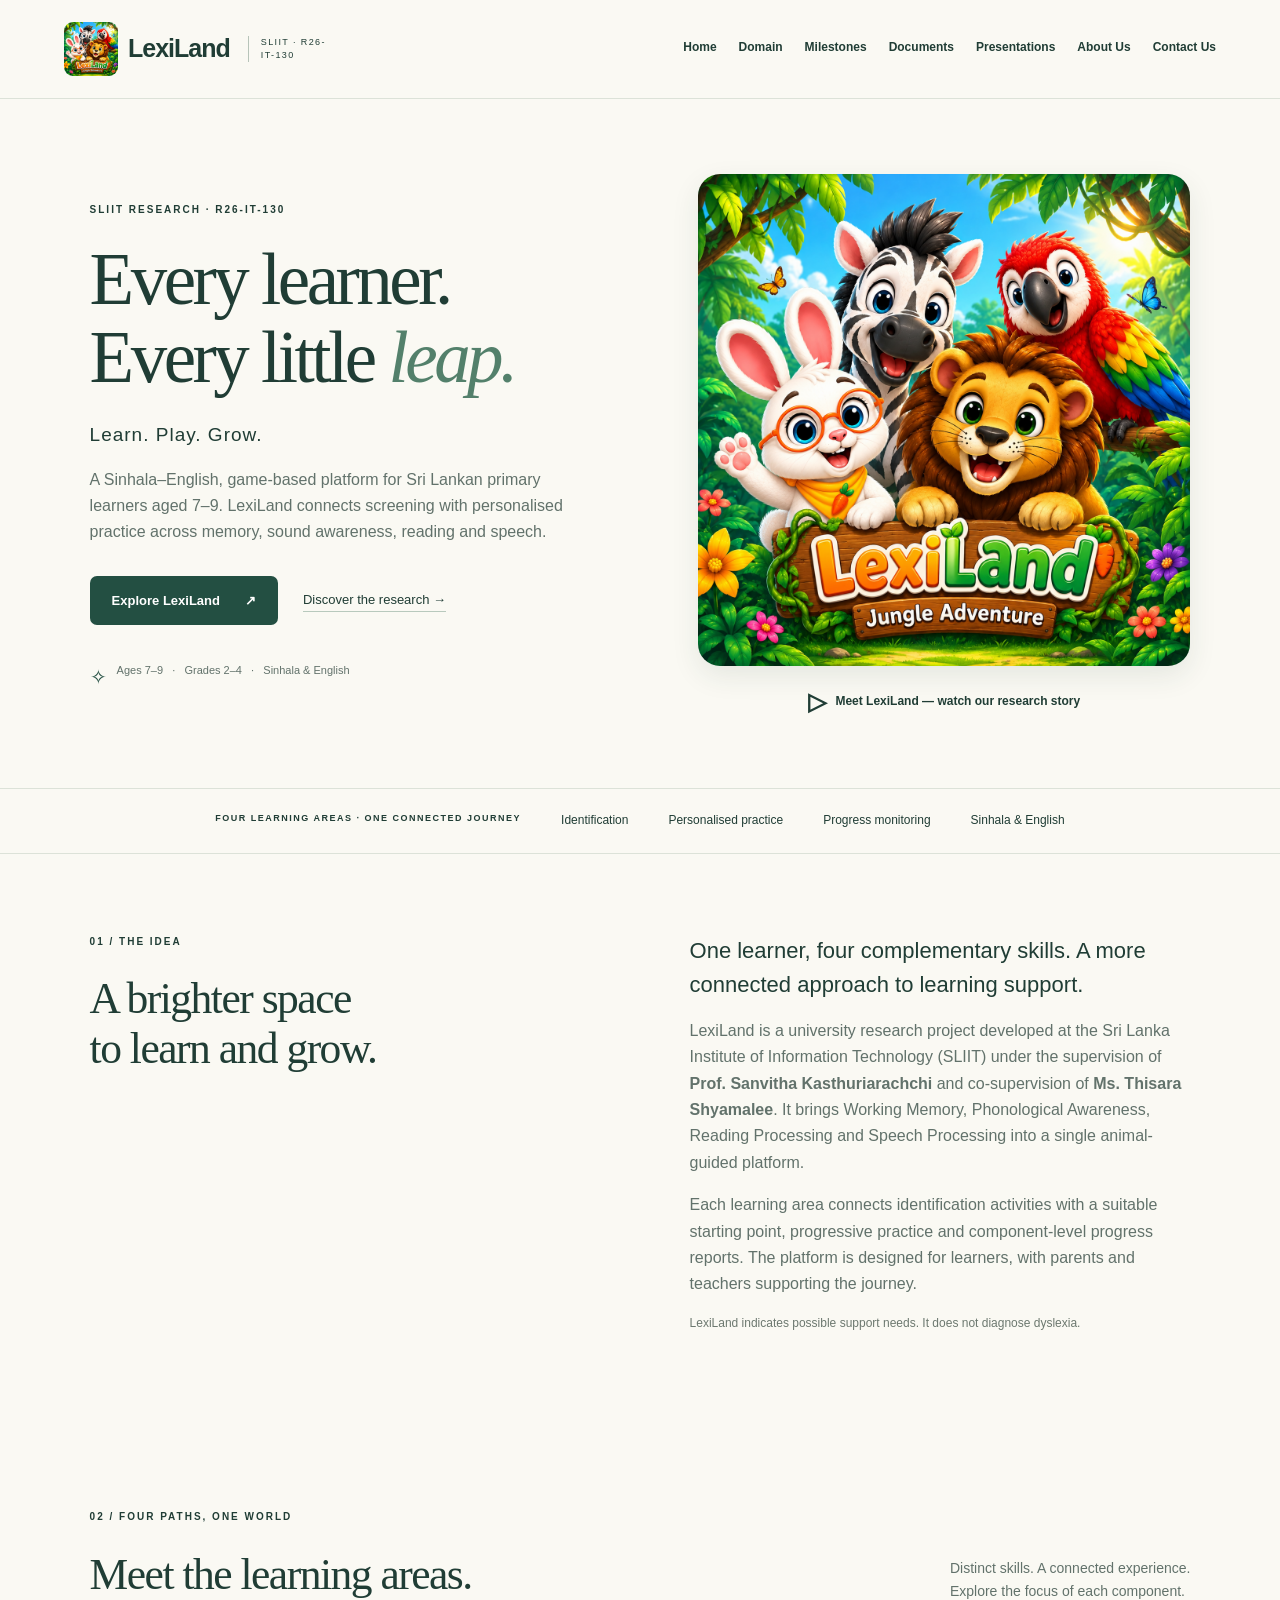
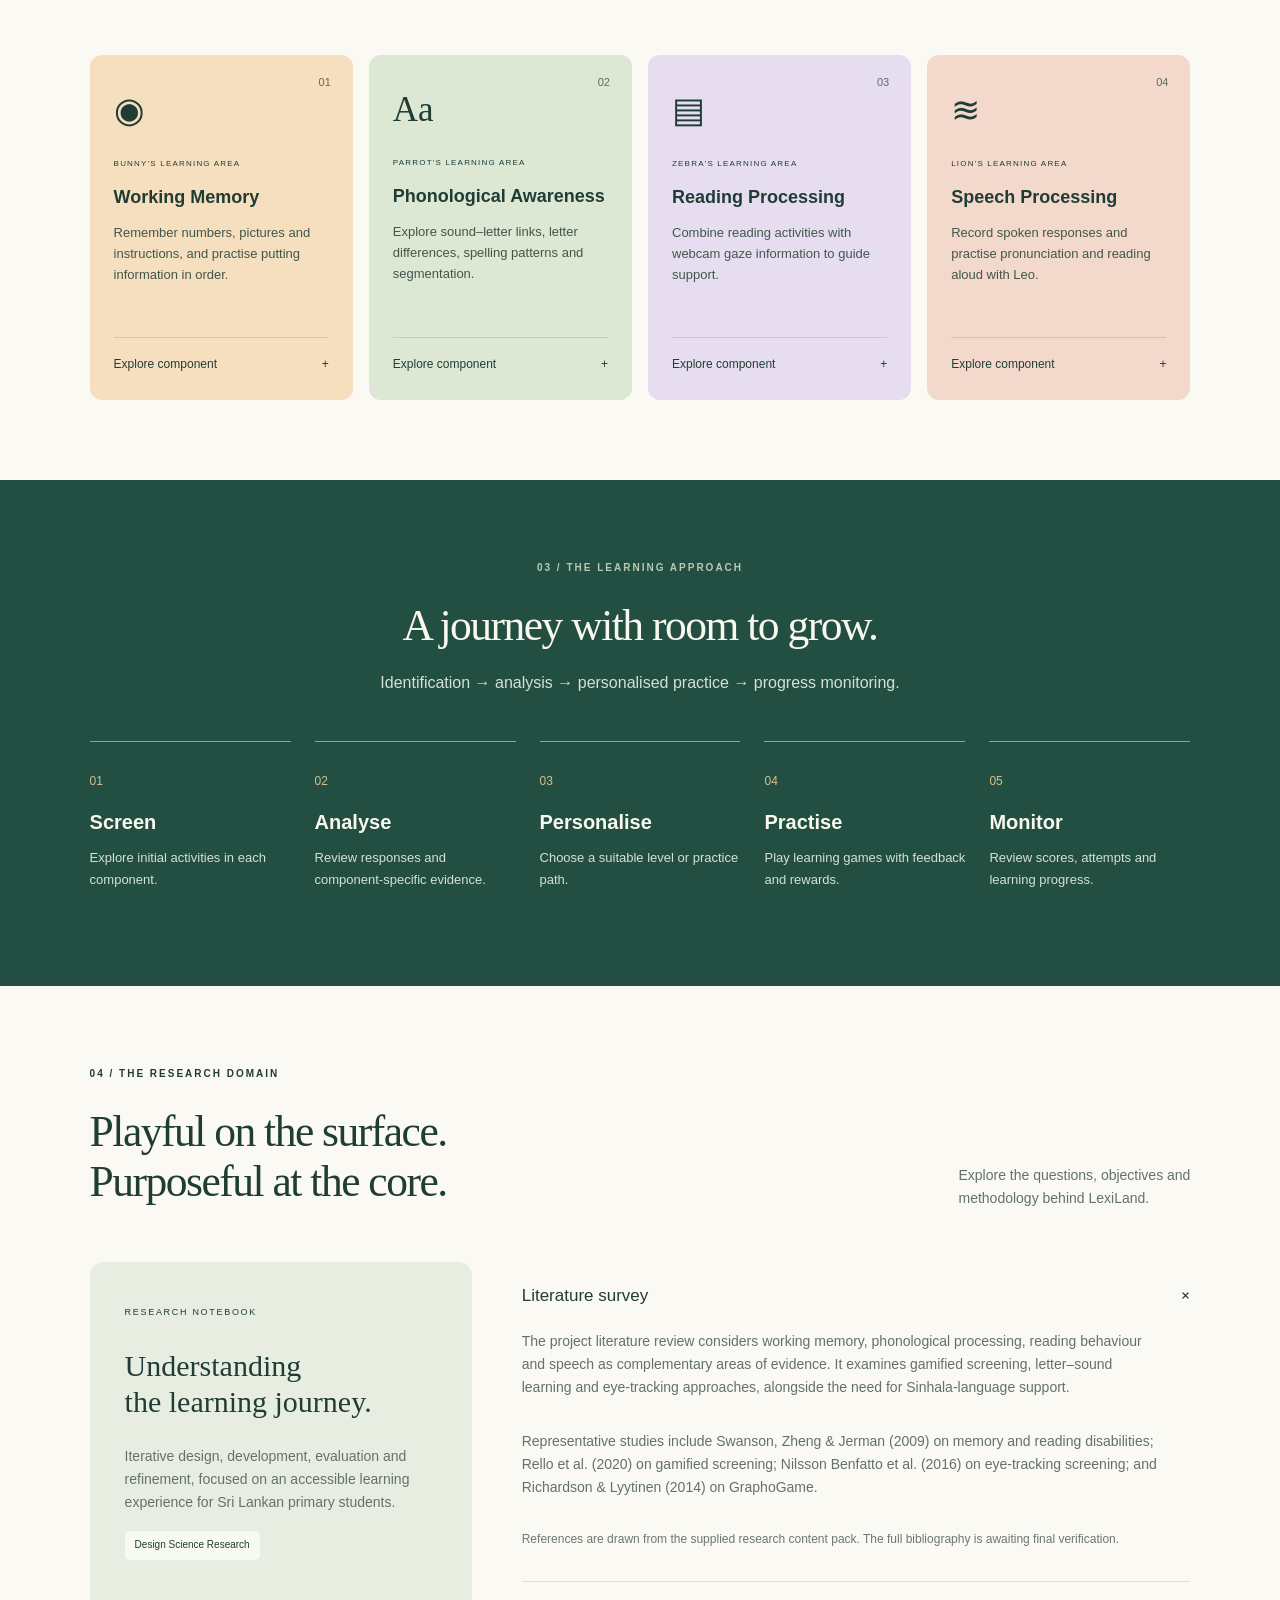
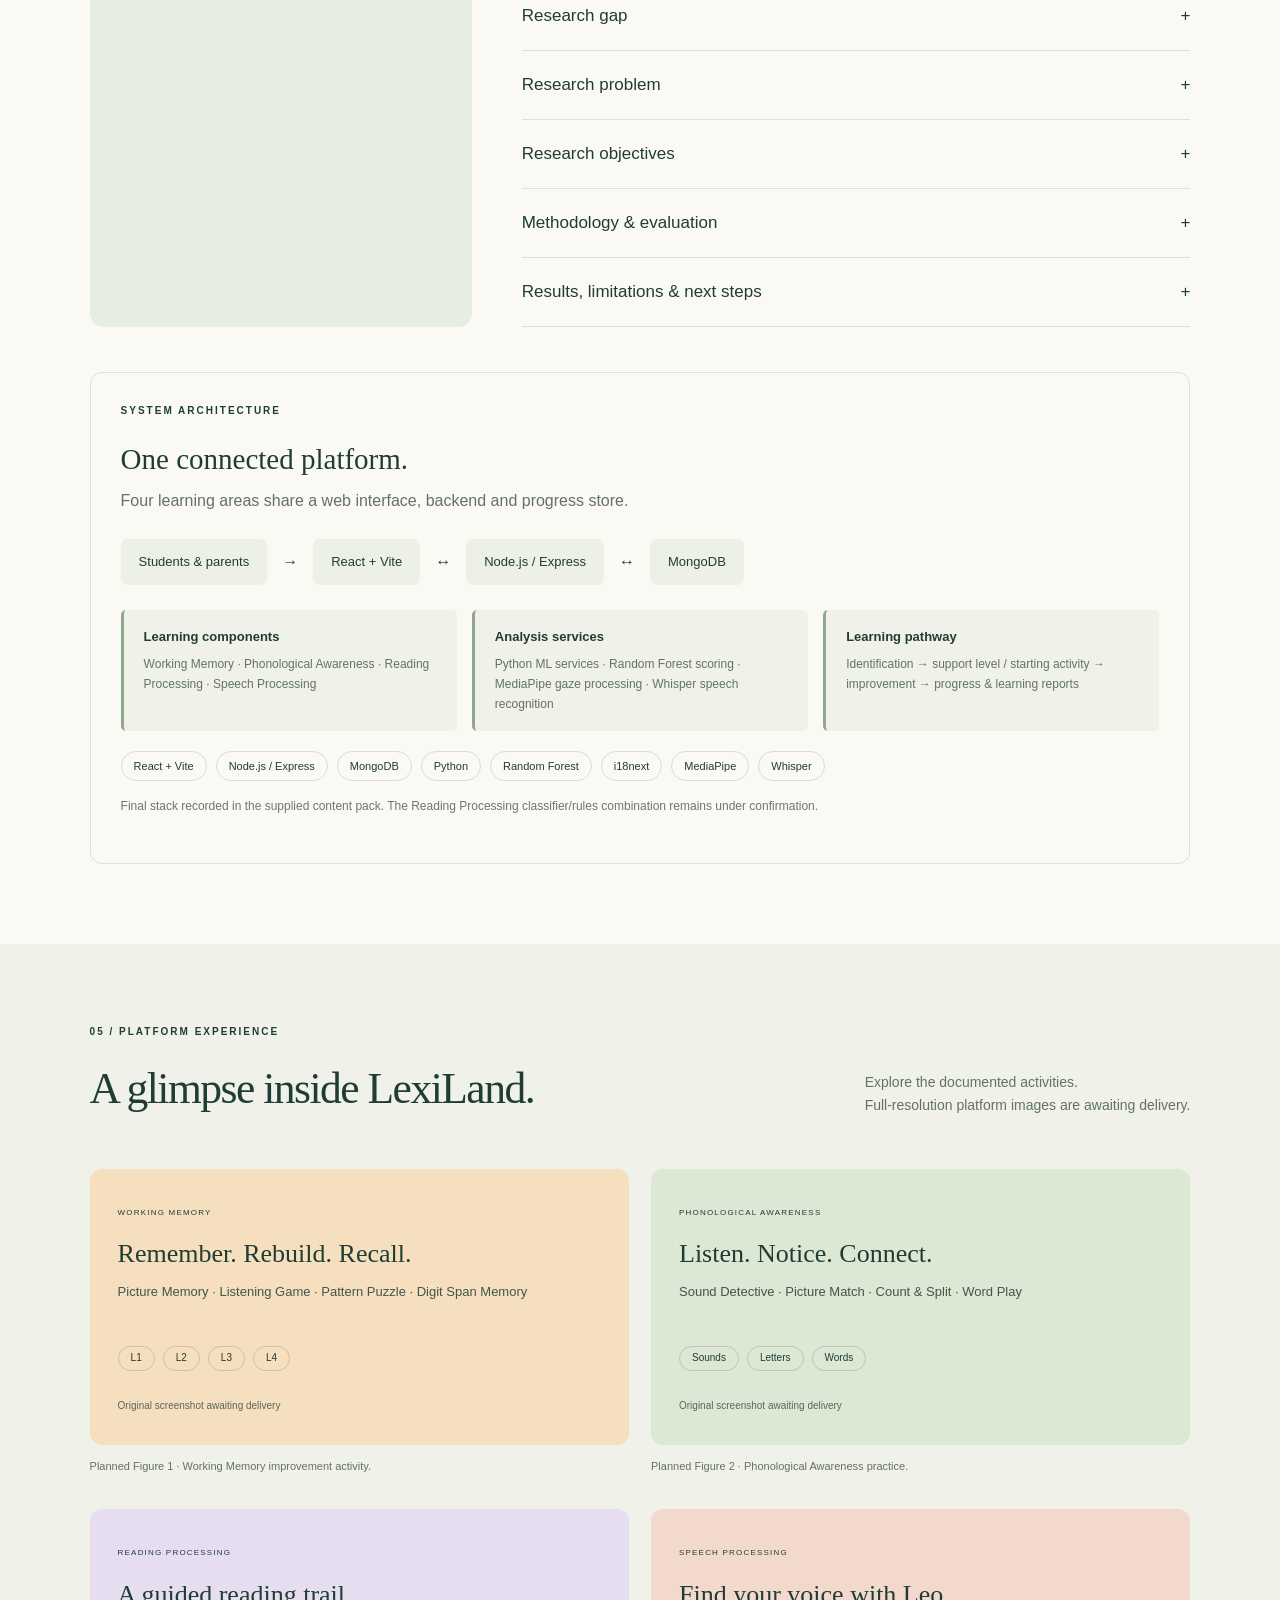
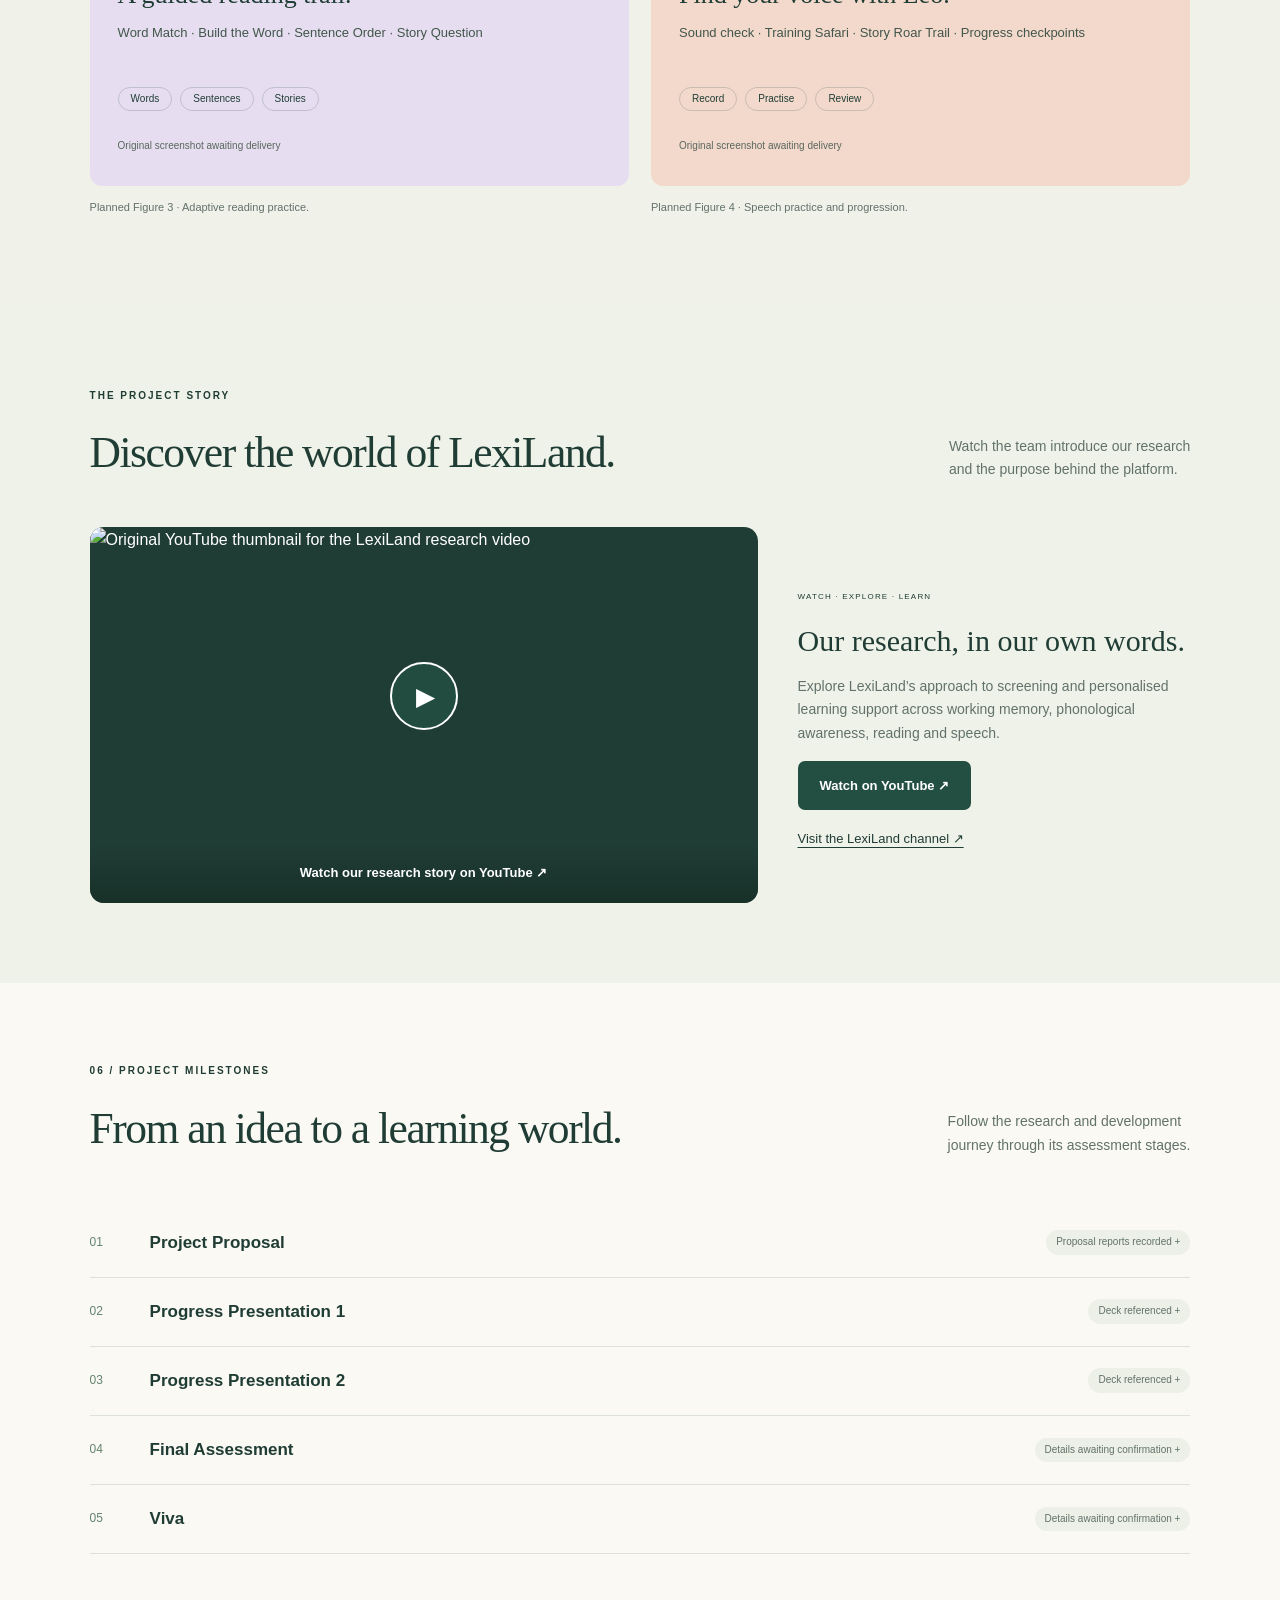
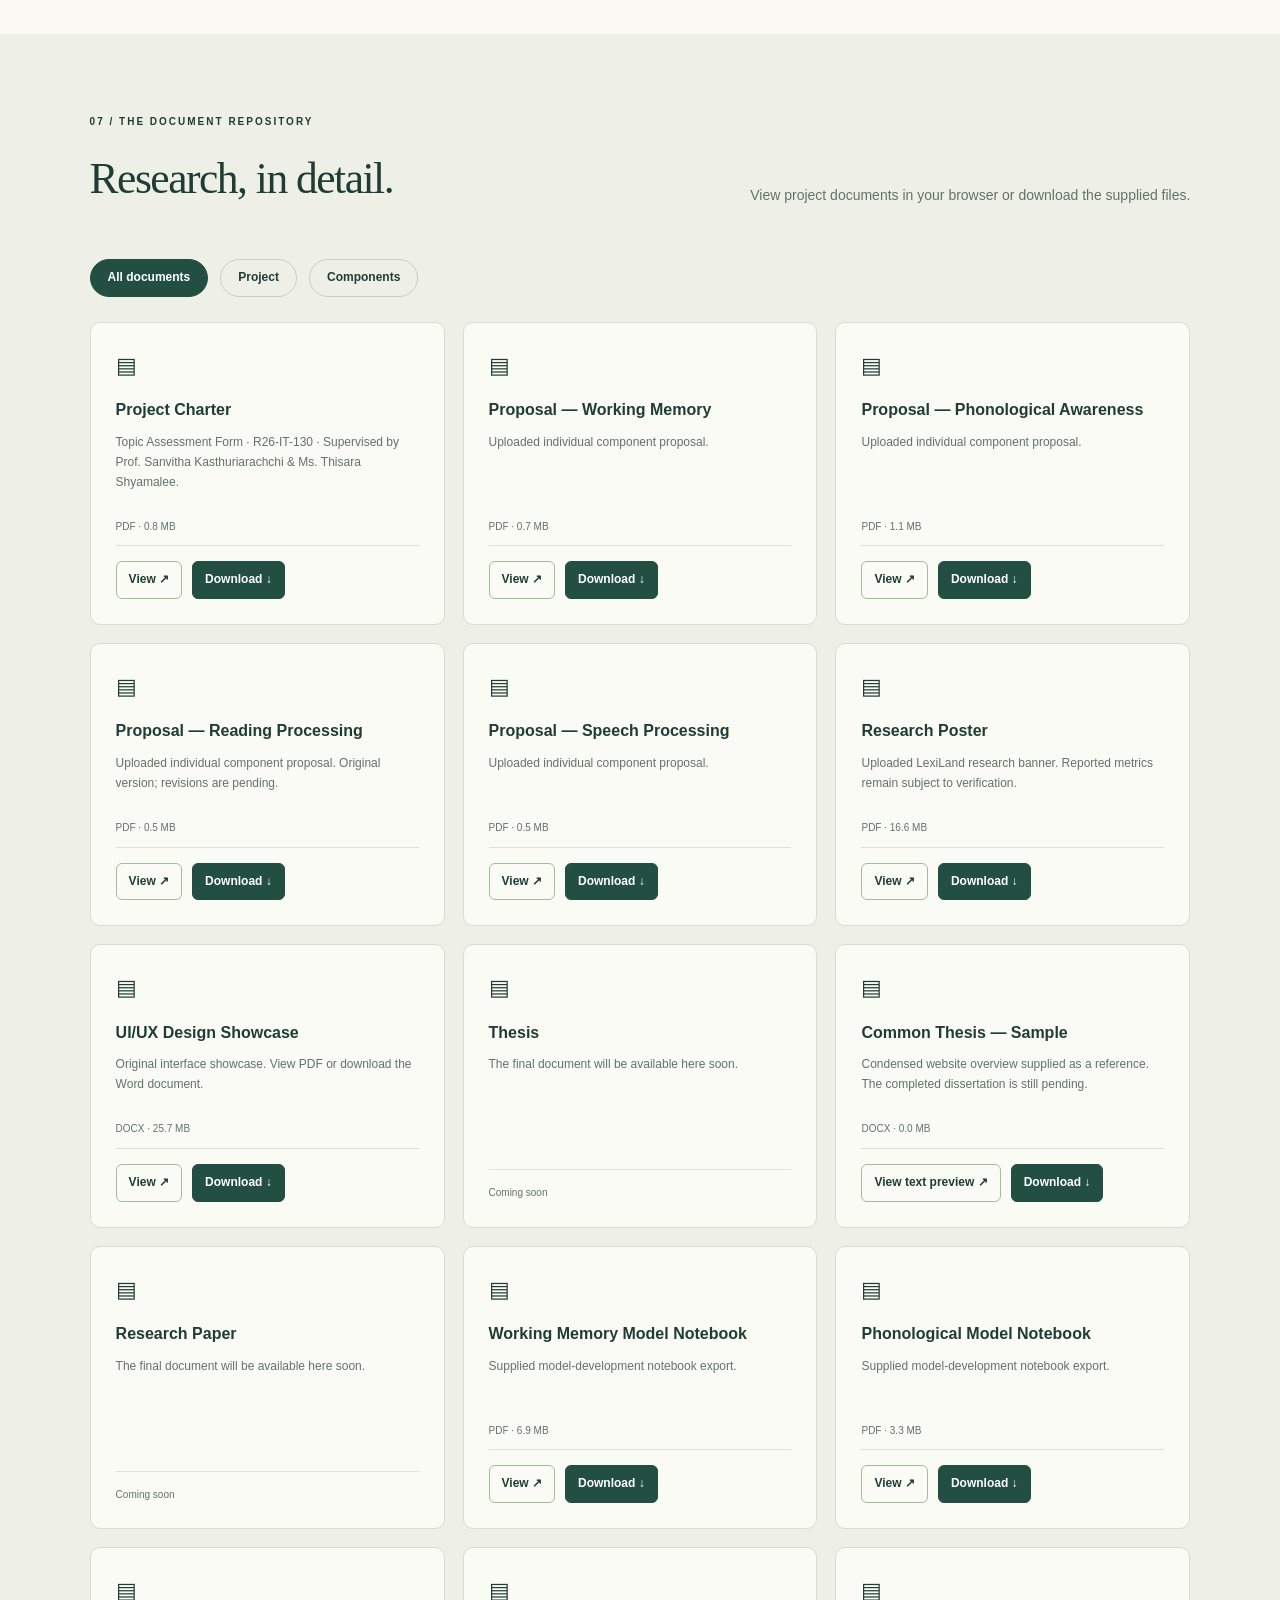
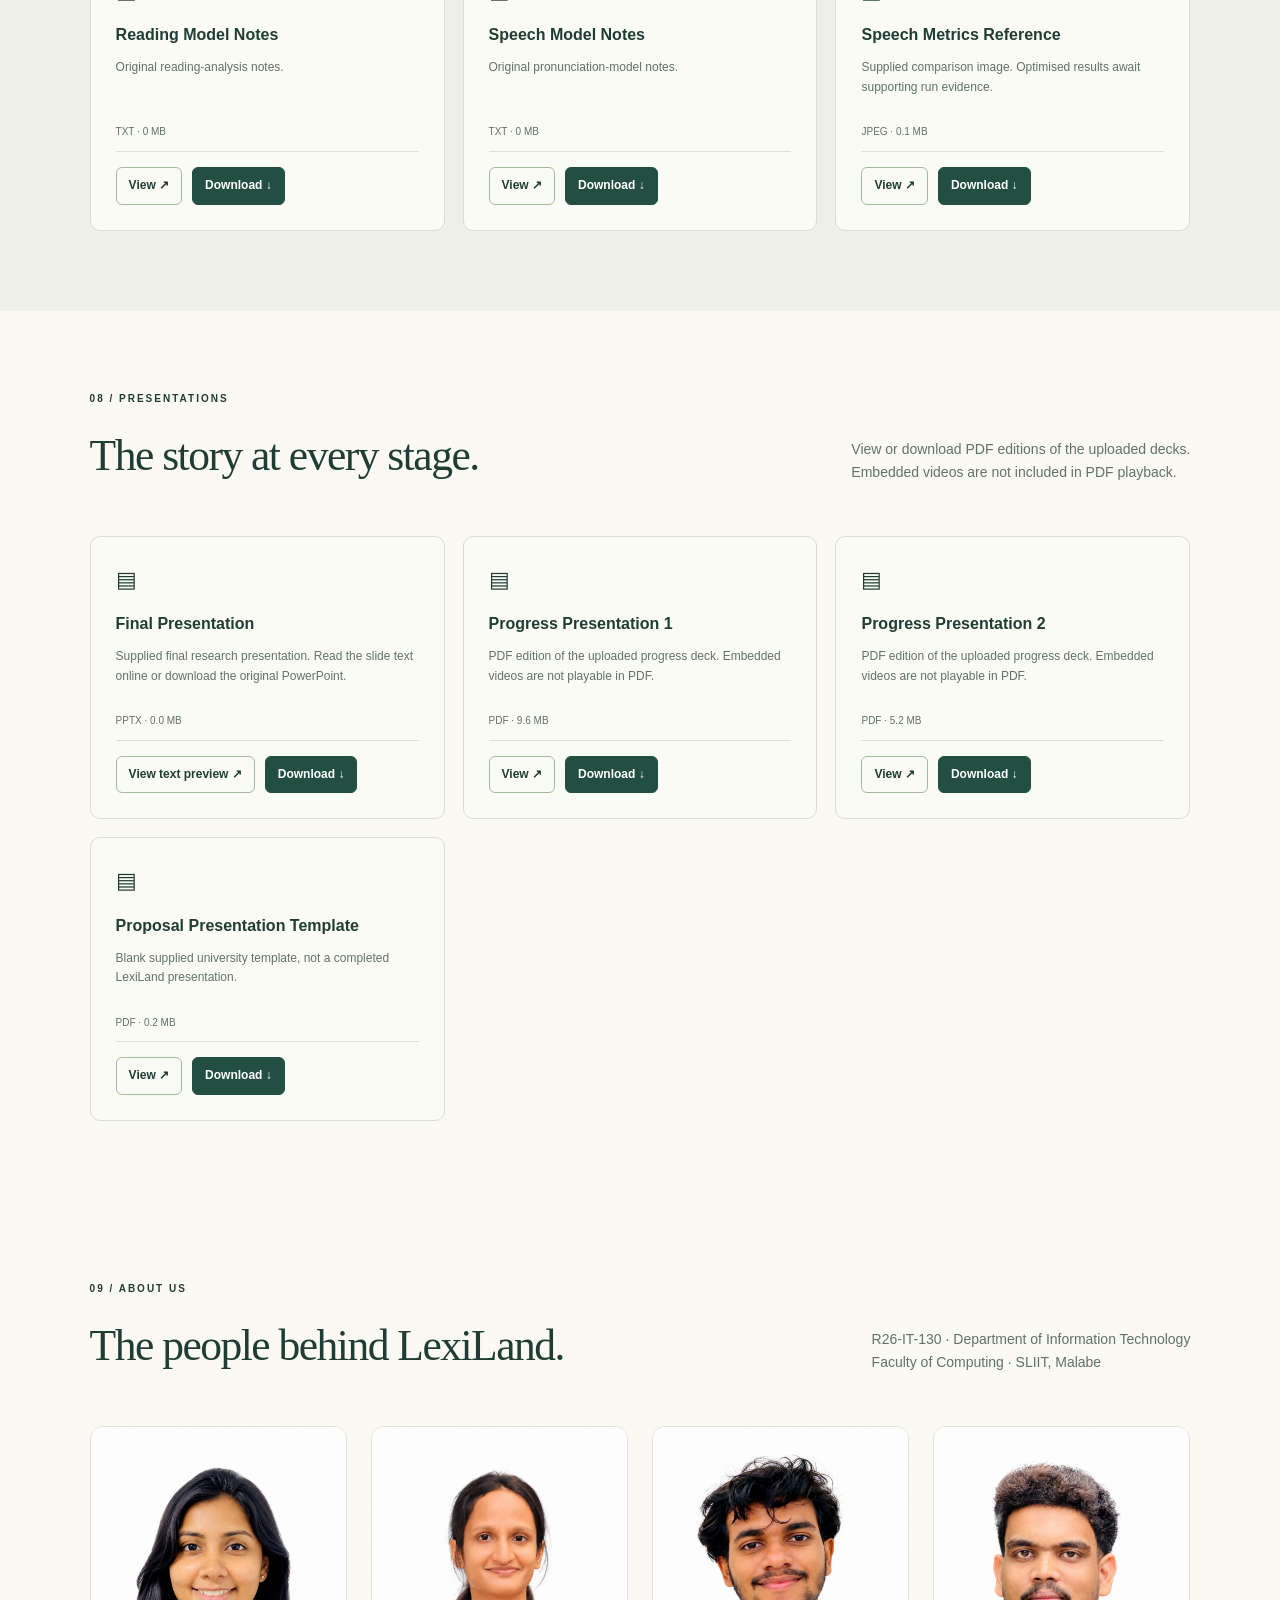
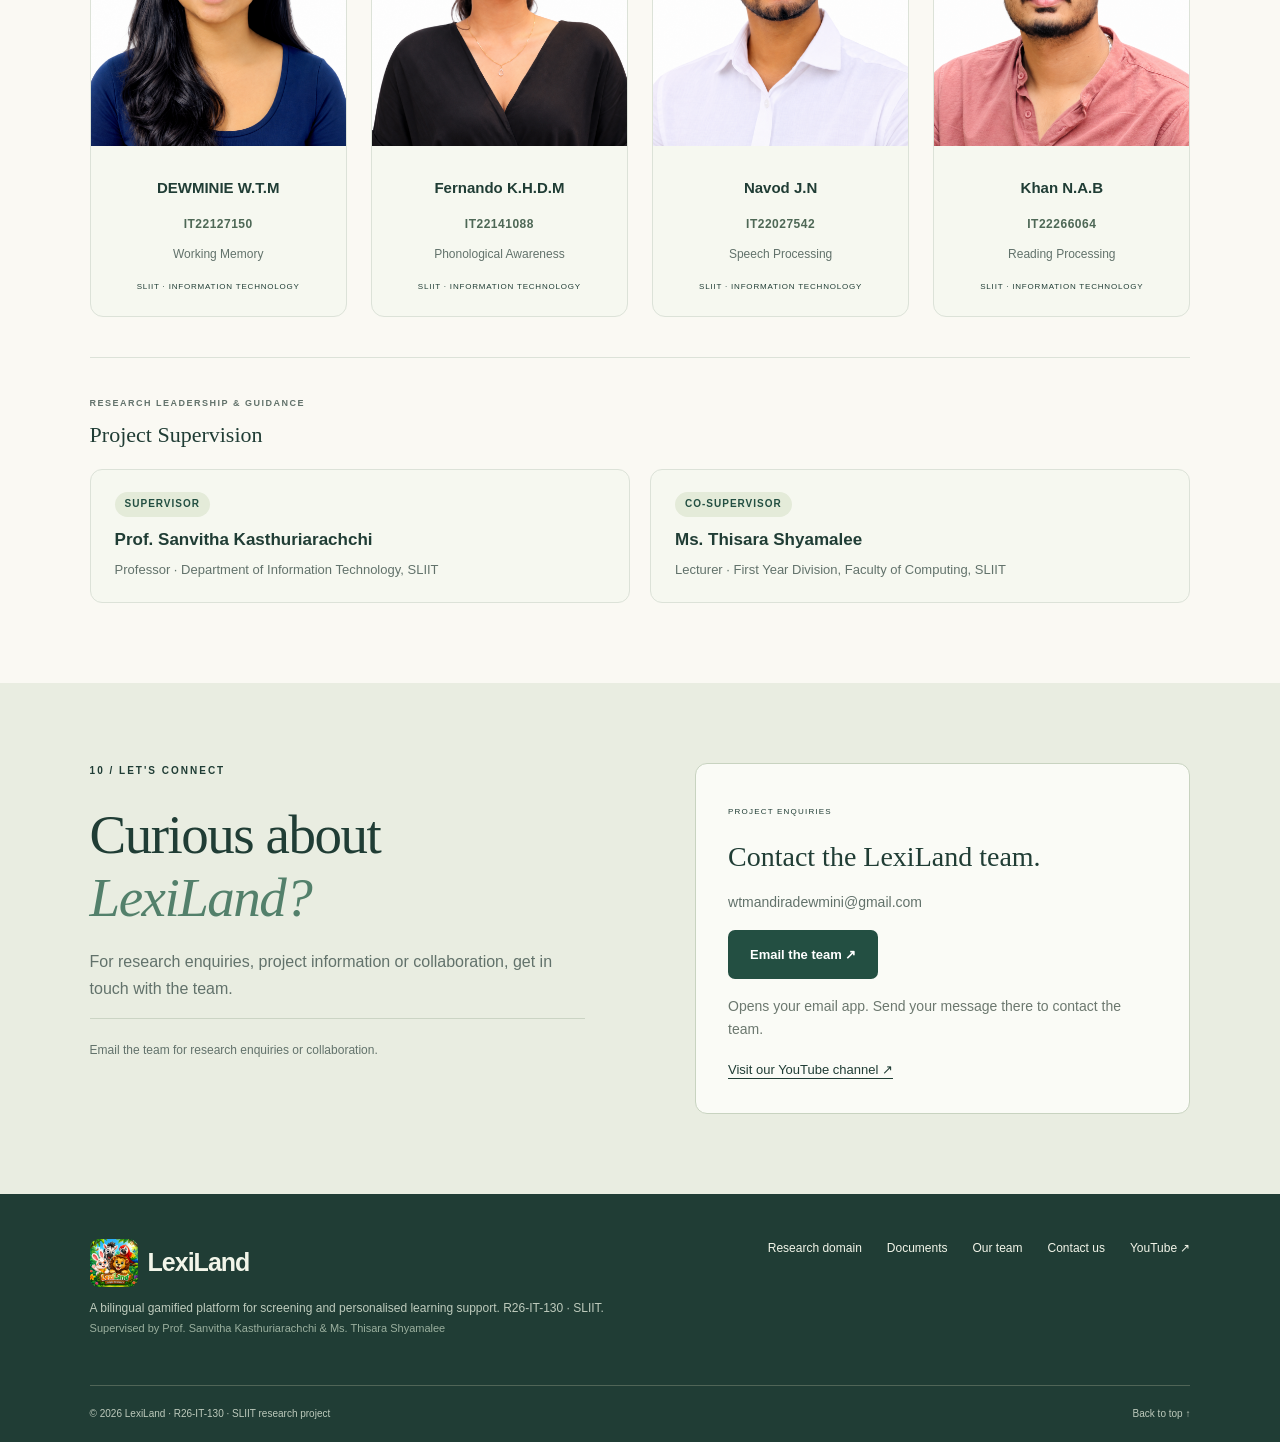
==== commit 8e691a56: "Update supervisor and co-supervisor details: Prof. Sanvitha Kasthuriarachchi and Ms. Thisara Shyamal" ====
--- a/index.html
+++ b/index.html
@@ -1,3 +1,3 @@
-<!doctype html><html lang="en"><head><meta charset="utf-8"><meta name="viewport" content="width=device-width,initial-scale=1"><meta name="description" content="LexiLand: a Sinhala–English gamified research platform for screening and personalised learning support across four learning areas. R26-IT-130, SLIIT."><title>LexiLand | R26-IT-130 · SLIIT Research</title><link rel="stylesheet" href="style.css"><link rel="icon" type="image/png" href="assets/lexiland-logo.png"></head><body><a class="skip" href="#main">Skip to content</a><header><a class="logo" href="#home" aria-label="LexiLand home"><img class="brand-image" src="assets/lexiland-logo.png" alt="" width="54" height="54"><span>LexiLand</span><span class="research">SLIIT · R26-IT-130</span></a><input type="checkbox" id="nav-toggle" class="nav-toggle" aria-label="Toggle navigation menu"><label for="nav-toggle" id="menu">Menu ☰</label><nav id="nav" aria-label="Main navigation"><a href="#home">Home</a><a href="#domain">Domain</a><a href="#milestones">Milestones</a><a href="#documents">Documents</a><a href="#presentations">Presentations</a><a href="#about">About Us</a><a href="#contact">Contact Us</a></nav></header><main id="main"><section id="home" class="hero"><div class="hero-copy"><div class="eyebrow">SLIIT RESEARCH · R26-IT-130</div><h1>Every learner.<br>Every little <em>leap.</em></h1><p class="tagline">Learn. Play. Grow.</p><p class="intro">A Sinhala–English, game-based platform for Sri Lankan primary learners aged 7–9. LexiLand connects screening with personalised practice across memory, sound awareness, reading and speech.</p><div class="actions"><a class="button" href="#components">Explore LexiLand <span>↗</span></a><a class="text-link" href="#domain">Discover the research →</a></div><div class="hero-note"><span>✧</span> Ages 7–9   ·   Grades 2–4   ·   Sinhala &amp; English</div></div><div class="hero-brand-art"><img src="assets/lexiland-logo.png" alt="LexiLand Jungle Adventure logo with the Bunny, Zebra, Parrot and Lion mascots" width="1254" height="1254" fetchpriority="high"><a class="hero-video-link" href="#project-video"><span aria-hidden="true">▷</span> Meet LexiLand — watch our research story</a></div></section><div class="ribbon"><span>FOUR LEARNING AREAS · ONE CONNECTED JOURNEY</span><span>Identification</span><span>Personalised practice</span><span>Progress monitoring</span><span>Sinhala &amp; English</span></div><section class="section overview"><div><div class="eyebrow">01 / THE IDEA</div><h2>A brighter space<br>to learn and grow.</h2></div><div><p class="large-copy">One learner, four complementary skills. A more connected approach to learning support.</p><p>LexiLand is a university research project developed at the Sri Lanka Institute of Information Technology (SLIIT). It brings Working Memory, Phonological Awareness, Reading Processing and Speech Processing into a single animal-guided platform.</p><p>Each learning area connects identification activities with a suitable starting point, progressive practice and component-level progress reports. The platform is designed for learners, with parents and teachers supporting the journey.</p><p class="subtle">LexiLand indicates possible support needs. It does not diagnose dyslexia.</p></div></section><section id="components" class="section"><div class="section-head"><div><div class="eyebrow">02 / FOUR PATHS, ONE WORLD</div><h2>Meet the learning areas.</h2></div><p>Distinct skills. A connected experience.<br>Explore the focus of each component.</p></div><div class="component-grid"><article class="component memory"><span class="number">01</span><div class="symbol">◉</div><span class="small-label">BUNNY'S LEARNING AREA</span><h3>Working Memory</h3><p>Remember numbers, pictures and instructions, and practise putting information in order.</p><details class="component-details"><summary>Explore component</summary><div class="component-details-body"><h4>Identification (screening)</h4><p>A 15-question Memory Check covers pattern recognition, word memory, following instructions and number memory. Results highlight areas for practice.</p><h4>Improvement (practice)</h4><p>Four games per level: Picture Memory, Listening Game, Pattern Puzzle and Digit Span Memory. Each game contains five questions. Higher-level digit activities introduce backward recall.</p><h4>Progression</h4><p>Four colour-coded levels connect practice with feedback and recorded attempts. Exact allocation cut-offs and progression rules are awaiting final confirmation.</p><h4>Analysis approach</h4><p>Random Forest with recall, digit-span, sequence, instruction, pattern and response-time features. Balanced class weighting is recorded in the supplied model notes.</p><h4>Responsibility</h4><p>Dewminie W.T.M · IT22127150</p></div></details></article><article class="component phonological"><span class="number">02</span><div class="symbol">Aa</div><span class="small-label">PARROT'S LEARNING AREA</span><h3>Phonological Awareness</h3><p>Explore sound–letter links, letter differences, spelling patterns and segmentation.</p><details class="component-details"><summary>Explore component</summary><div class="component-details-body"><h4>Identification (screening)</h4><p>A 15-question screening covers phonological awareness (5 questions), visual processing (6) and literacy skills (4). The materials describe multiple-choice and picture-selection tasks.</p><h4>Improvement (practice)</h4><p>Sound Detective, Picture Match, Count &amp; Split and Word Play use sound–letter links, visual letter differences, counting and spelling tasks.</p><h4>Progression</h4><p>Four levels connect activities with feedback, stars and progress reports. Final level-map labels and allocation thresholds remain under confirmation.</p><h4>Analysis approach</h4><p>Random Forest with 16 score, time and efficiency features. A depth limit of five is recorded in the model notes.</p><h4>Responsibility</h4><p>Fernando K.H.D.M · IT22141088</p></div></details></article><article class="component reading"><span class="number">03</span><div class="symbol">▤</div><span class="small-label">ZEBRA'S LEARNING AREA</span><h3>Reading Processing</h3><p>Combine reading activities with webcam gaze information to guide support.</p><details class="component-details"><summary>Explore component</summary><div class="component-details-body"><h4>Identification (screening)</h4><p>Camera setup and gaze calibration lead into shapes and Sentence Safari tasks. Reading responses and gaze events provide complementary evidence.</p><h4>Improvement (practice)</h4><p>Word Match, Build the Word, Sentence Order and Story Question progress from words to short stories. Interfaces include listening, help and reading-ruler controls.</p><h4>Progression</h4><p>Four levels provide increasingly complex reading activities. Gaze information can prompt additional support; the final adaptation rules and model output labels require confirmation.</p><h4>Analysis approach</h4><p>MediaPipe-based gaze processing. The supplied materials describe both Random Forest and rule-based analysis; the final combination has not yet been confirmed.</p><h4>Responsibility</h4><p>Khan N.A.B · IT22266064</p></div></details></article><article class="component speech"><span class="number">04</span><div class="symbol">≋</div><span class="small-label">LION'S LEARNING AREA</span><h3>Speech Processing</h3><p>Record spoken responses and practise pronunciation and reading aloud with Leo.</p><details class="component-details"><summary>Explore component</summary><div class="component-details-body"><h4>Identification (screening)</h4><p>The learner views or listens to a prompt, records a spoken response and receives retry guidance if the recording is unsuitable. Speech analysis combines transcription and acoustic evidence.</p><h4>Improvement (practice)</h4><p>Leo’s Training Safari and Story Roar Trail guide recorded practice, sequential story activities and progress checkpoints against a baseline.</p><h4>Progression</h4><p>Practice follows a support-based path with checkpoints and rewards. The final activity mapping, prompt count and unlocking rules remain under confirmation.</p><h4>Analysis approach</h4><p>Whisper speech recognition and a Random Forest support model using 44 acoustic summary features. Optimised model results and their run evidence are awaiting verification.</p><h4>Responsibility</h4><p>Navod J.N · IT22027542</p></div></details></article></div></section><section class="process section"><div class="eyebrow">03 / THE LEARNING APPROACH</div><h2>A journey with room to grow.</h2><p>Identification → analysis → personalised practice → progress monitoring.</p><div class="steps"><div><span>01</span><h3>Screen</h3><p>Explore initial activities in each component.</p></div><div><span>02</span><h3>Analyse</h3><p>Review responses and component-specific evidence.</p></div><div><span>03</span><h3>Personalise</h3><p>Choose a suitable level or practice path.</p></div><div><span>04</span><h3>Practise</h3><p>Play learning games with feedback and rewards.</p></div><div><span>05</span><h3>Monitor</h3><p>Review scores, attempts and learning progress.</p></div></div></section><section id="domain" class="section"><div class="section-head"><div><div class="eyebrow">04 / THE RESEARCH DOMAIN</div><h2>Playful on the surface.<br>Purposeful at the core.</h2></div><p>Explore the questions, objectives and<br>methodology behind LexiLand.</p></div><div class="domain-layout"><div class="domain-note"><span>RESEARCH NOTEBOOK</span><h3>Understanding<br>the learning journey.</h3><p>Iterative design, development, evaluation and refinement, focused on an accessible learning experience for Sri Lankan primary students.</p><span class="status">Design Science Research</span></div><div class="accordions"><details open><summary>Literature survey <span>+</span></summary><p>The project literature review considers working memory, phonological processing, reading behaviour and speech as complementary areas of evidence. It examines gamified screening, letter–sound learning and eye-tracking approaches, alongside the need for Sinhala-language support.</p><p>Representative studies include Swanson, Zheng &amp; Jerman (2009) on memory and reading disabilities; Rello et al. (2020) on gamified screening; Nilsson Benfatto et al. (2016) on eye-tracking screening; and Richardson &amp; Lyytinen (2014) on GraphoGame.</p><p class="subtle">References are drawn from the supplied research content pack. The full bibliography is awaiting final verification.</p></details><details><summary>Research gap <span>+</span></summary><p>The project investigates how to connect four learning areas, two languages and the stages of identification, practice and monitoring in one child-friendly platform. Its focus is a shared pathway for Grade 2–4 learners, rather than isolated activities that provide disconnected results.</p></details><details><summary>Research problem <span>+</span></summary><p>How can an accessible Sinhala–English platform help identify which learning skills need support and connect that evidence with suitable, monitored practice for Sri Lankan primary learners?</p><p>The project addresses three linked needs: earlier identification of possible difficulties, component-specific information and continuity from screening to practice.</p></details><details><summary>Research objectives <span>+</span></summary><p><strong>Main objective:</strong> Develop a bilingual, game-based platform for screening possible dyslexia-related difficulties and providing personalised learning support to students aged 7–9 in Grades 2–4.</p><ol><li>Assess memory, sequencing and recall, and provide progressive activities.</li><li>Assess sound, letter and spelling skills in Sinhala and English.</li><li>Analyse reading accuracy and gaze for adaptive support.</li><li>Identify pronunciation difficulties and provide personalised speech practice.</li></ol></details><details><summary>Methodology &amp; evaluation <span>+</span></summary><p>The project follows Design Science Research: design, build, evaluate and refine. The documented learning workflow is Screen → Analyse → Personalise → Practise → Monitor.</p><p>Evaluation materials describe train/test splitting and five-fold cross-validation, alongside feedback used to simplify questionnaires and interactions. Final participant counts, dataset details and model results require team verification.</p></details><details><summary>Results, limitations &amp; next steps <span>+</span></summary><p>Model evaluation results are being finalised and will be published after verification. The supplied pack records conflicting runs and sample figures; no headline accuracy is presented here.</p><p>Key limitations include dataset size and generalisability, webcam lighting and calibration, microphone quality, background noise and speech-recognition coverage. Larger validation and extended language support are identified as future work.</p></details></div></div><div class="architecture"><div><div class="eyebrow">SYSTEM ARCHITECTURE</div><h3>One connected platform.</h3><p>Four learning areas share a web interface, backend and progress store.</p></div><div class="system-flow"><span>Students &amp; parents</span><b aria-hidden="true">→</b><span>React + Vite</span><b aria-hidden="true">↔</b><span>Node.js / Express</span><b aria-hidden="true">↔</b><span>MongoDB</span></div><div class="architecture-layers"><div><h4>Learning components</h4><p>Working Memory · Phonological Awareness · Reading Processing · Speech Processing</p></div><div><h4>Analysis services</h4><p>Python ML services · Random Forest scoring · MediaPipe gaze processing · Whisper speech recognition</p></div><div><h4>Learning pathway</h4><p>Identification → support level / starting activity → improvement → progress &amp; learning reports</p></div></div><div class="techs"><span>React + Vite</span><span>Node.js / Express</span><span>MongoDB</span><span>Python</span><span>Random Forest</span><span>i18next</span><span>MediaPipe</span><span>Whisper</span></div><p class="subtle">Final stack recorded in the supplied content pack. The Reading Processing classifier/rules combination remains under confirmation.</p></div></section><section class="section showcase"><div class="section-head"><div><div class="eyebrow">05 / PLATFORM EXPERIENCE</div><h2>A glimpse inside LexiLand.</h2></div><p>Explore the documented activities.<br>Full-resolution platform images are awaiting delivery.</p></div><div class="gallery"><figure><div class="experience-panel memory"><span class="small-label">WORKING MEMORY</span><h3>Remember. Rebuild. Recall.</h3><p>Picture Memory · Listening Game · Pattern Puzzle · Digit Span Memory</p><div class="level-pills"><span>L1</span><span>L2</span><span>L3</span><span>L4</span></div><small>Original screenshot awaiting delivery</small></div><figcaption>Planned Figure 1 · Working Memory improvement activity.</figcaption></figure><figure><div class="experience-panel phonological"><span class="small-label">PHONOLOGICAL AWARENESS</span><h3>Listen. Notice. Connect.</h3><p>Sound Detective · Picture Match · Count &amp; Split · Word Play</p><div class="level-pills"><span>Sounds</span><span>Letters</span><span>Words</span></div><small>Original screenshot awaiting delivery</small></div><figcaption>Planned Figure 2 · Phonological Awareness practice.</figcaption></figure><figure><div class="experience-panel reading"><span class="small-label">READING PROCESSING</span><h3>A guided reading trail.</h3><p>Word Match · Build the Word · Sentence Order · Story Question</p><div class="level-pills"><span>Words</span><span>Sentences</span><span>Stories</span></div><small>Original screenshot awaiting delivery</small></div><figcaption>Planned Figure 3 · Adaptive reading practice.</figcaption></figure><figure><div class="experience-panel speech"><span class="small-label">SPEECH PROCESSING</span><h3>Find your voice with Leo.</h3><p>Sound check · Training Safari · Story Roar Trail · Progress checkpoints</p><div class="level-pills"><span>Record</span><span>Practise</span><span>Review</span></div><small>Original screenshot awaiting delivery</small></div><figcaption>Planned Figure 4 · Speech practice and progression.</figcaption></figure></div></section><section id="project-video" class="section project-video"><div class="section-head"><div><div class="eyebrow">THE PROJECT STORY</div><h2>Discover the world of LexiLand.</h2></div><p>Watch the team introduce our research<br>and the purpose behind the platform.</p></div><div class="video-layout"><div class="video-player"><a class="video-poster" href="https://www.youtube.com/watch?v=_Z_ZwyN1Hjw" target="_blank" rel="noopener" aria-label="Watch the LexiLand research introduction on YouTube"><img src="https://i.ytimg.com/vi/_Z_ZwyN1Hjw/hqdefault.jpg" alt="Original YouTube thumbnail for the LexiLand research video" loading="lazy"><span class="video-play" aria-hidden="true">▶</span><span class="video-caption">Watch our research story on YouTube ↗</span></a></div><div class="video-description"><span class="small-label">WATCH · EXPLORE · LEARN</span><h3>Our research, in our own words.</h3><p>Explore LexiLand’s approach to screening and personalised learning support across working memory, phonological awareness, reading and speech.</p><a class="button" href="https://www.youtube.com/watch?v=_Z_ZwyN1Hjw" target="_blank" rel="noopener">Watch on YouTube ↗</a><a class="channel-link" href="https://www.youtube.com/@LexiLand-m5m" target="_blank" rel="noopener">Visit the LexiLand channel ↗</a></div></div></section><section id="milestones" class="section"><div class="section-head"><div><div class="eyebrow">06 / PROJECT MILESTONES</div><h2>From an idea to a learning world.</h2></div><p>Follow the research and development<br>journey through its assessment stages.</p></div><div id="timeline" class="timeline"><details><summary><span class="index">01</span><strong>Project Proposal</strong><span class="pending">Proposal reports recorded +</span></summary><div class="milestone-info"><p>Proposal reports describe the component objectives, methodology, requirements and project planning.</p><p>Reports are dated January / March 2026. Presentation date and assessment weight are awaiting confirmation.</p></div></details><details><summary><span class="index">02</span><strong>Progress Presentation 1</strong><span class="pending">Deck referenced +</span></summary><div class="milestone-info"><p>Prototype interfaces, component approaches, screening activities and model development.</p><p>11 June 2026 appears on the slide footers; the assessment date and weight require confirmation.</p></div></details><details><summary><span class="index">03</span><strong>Progress Presentation 2</strong><span class="pending">Deck referenced +</span></summary><div class="milestone-info"><p>Updated interfaces, objectives, non-functional requirements and supporting materials.</p><p>Assessment date, weight and completion status are awaiting confirmation.</p></div></details><details><summary><span class="index">04</span><strong>Final Assessment</strong><span class="pending">Details awaiting confirmation +</span></summary><div class="milestone-info"><p>Final integrated system, research report and presentation.</p><p>Date, assessment weight and status are awaiting confirmation.</p></div></details><details><summary><span class="index">05</span><strong>Viva</strong><span class="pending">Details awaiting confirmation +</span></summary><div class="milestone-info"><p>The final oral assessment stage.</p><p>Date, description, assessment weight and status are awaiting confirmation.</p></div></details></div></section><section id="documents" class="section tinted"><div class="section-head"><div><div class="eyebrow">07 / THE DOCUMENT REPOSITORY</div><h2>Research, in detail.</h2></div><p>View project documents in your browser or download the supplied files.</p></div><input type="radio" name="document-filter" id="filter-all" class="document-filter-input" value="all" checked><input type="radio" name="document-filter" id="filter-project" class="document-filter-input" value="project"><input type="radio" name="document-filter" id="filter-component" class="document-filter-input" value="component"><div class="filters" role="group" aria-label="Filter documents"><label for="filter-all">All documents</label><label for="filter-project">Project</label><label for="filter-component">Components</label></div><div class="resource-grid" id="doc-grid"><article class="resource" data-category="project"><span class="file-icon" aria-hidden="true">▤</span><h3>Project Charter</h3><p>Topic Assessment Form · R26-IT-130.</p><div class="resource-meta">PDF · 0.8 MB</div><div class="resource-actions"><a href="files/project-charter.pdf" target="_blank" rel="noopener" aria-label="View Project Charter (opens in a new tab)">View ↗</a><a href="files/project-charter.pdf" download aria-label="Download Project Charter">Download ↓</a></div></article><article class="resource" data-category="component"><span class="file-icon" aria-hidden="true">▤</span><h3>Proposal — Working Memory</h3><p>Uploaded individual component proposal.</p><div class="resource-meta">PDF · 0.7 MB</div><div class="resource-actions"><a href="files/working-memory-proposal.pdf" target="_blank" rel="noopener" aria-label="View Proposal — Working Memory (opens in a new tab)">View ↗</a><a href="files/working-memory-proposal.pdf" download aria-label="Download Proposal — Working Memory">Download ↓</a></div></article><article class="resource" data-category="component"><span class="file-icon" aria-hidden="true">▤</span><h3>Proposal — Phonological Awareness</h3><p>Uploaded individual component proposal.</p><div class="resource-meta">PDF · 1.1 MB</div><div class="resource-actions"><a href="files/phonological-proposal.pdf" target="_blank" rel="noopener" aria-label="View Proposal — Phonological Awareness (opens in a new tab)">View ↗</a><a href="files/phonological-proposal.pdf" download aria-label="Download Proposal — Phonological Awareness">Download ↓</a></div></article><article class="resource" data-category="component"><span class="file-icon" aria-hidden="true">▤</span><h3>Proposal — Reading Processing</h3><p>Uploaded individual component proposal. Original version; revisions are pending.</p><div class="resource-meta">PDF · 0.5 MB</div><div class="resource-actions"><a href="files/reading-proposal.pdf" target="_blank" rel="noopener" aria-label="View Proposal — Reading Processing (opens in a new tab)">View ↗</a><a href="files/reading-proposal.pdf" download aria-label="Download Proposal — Reading Processing">Download ↓</a></div></article><article class="resource" data-category="component"><span class="file-icon" aria-hidden="true">▤</span><h3>Proposal — Speech Processing</h3><p>Uploaded individual component proposal.</p><div class="resource-meta">PDF · 0.5 MB</div><div class="resource-actions"><a href="files/speech-proposal.pdf" target="_blank" rel="noopener" aria-label="View Proposal — Speech Processing (opens in a new tab)">View ↗</a><a href="files/speech-proposal.pdf" download aria-label="Download Proposal — Speech Processing">Download ↓</a></div></article><article class="resource" data-category="project"><span class="file-icon" aria-hidden="true">▤</span><h3>Research Poster</h3><p>Uploaded LexiLand research banner. Reported metrics remain subject to verification.</p><div class="resource-meta">PDF · 16.6 MB</div><div class="resource-actions"><a href="files/research-poster.pdf" target="_blank" rel="noopener" aria-label="View Research Poster (opens in a new tab)">View ↗</a><a href="files/research-poster.pdf" download aria-label="Download Research Poster">Download ↓</a></div></article><article class="resource" data-category="project"><span class="file-icon" aria-hidden="true">▤</span><h3>UI/UX Design Showcase</h3><p>Original interface showcase. View PDF or download the Word document.</p><div class="resource-meta">DOCX · 25.7 MB</div><div class="resource-actions"><a href="files/ui-showcase.pdf" target="_blank" rel="noopener" aria-label="View UI/UX Design Showcase (opens in a new tab)">View ↗</a><a href="files/ui-showcase.docx" download aria-label="Download UI/UX Design Showcase">Download ↓</a></div></article><article class="resource" data-category="project"><span class="file-icon" aria-hidden="true">▤</span><h3>Thesis</h3><p>The final document will be available here soon.</p><div class="awaiting"><span>Coming soon</span></div></article><article class="resource" data-category="project"><span class="file-icon" aria-hidden="true">▤</span><h3>Common Thesis — Sample</h3><p>Condensed website overview supplied as a reference. The completed dissertation is still pending.</p><div class="resource-meta">DOCX · 0.0 MB</div><div class="resource-actions"><a href="files/common-thesis-sample.html" target="_blank" rel="noopener">View text preview ↗</a><a href="files/common-thesis-sample.docx" download>Download ↓</a></div></article><article class="resource" data-category="project"><span class="file-icon" aria-hidden="true">▤</span><h3>Research Paper</h3><p>The final document will be available here soon.</p><div class="awaiting"><span>Coming soon</span></div></article><article class="resource" data-category="component"><span class="file-icon" aria-hidden="true">▤</span><h3>Working Memory Model Notebook</h3><p>Supplied model-development notebook export.</p><div class="resource-meta">PDF · 6.9 MB</div><div class="resource-actions"><a href="files/working-memory-model.pdf" target="_blank" rel="noopener" aria-label="View Working Memory Model Notebook (opens in a new tab)">View ↗</a><a href="files/working-memory-model.pdf" download aria-label="Download Working Memory Model Notebook">Download ↓</a></div></article><article class="resource" data-category="component"><span class="file-icon" aria-hidden="true">▤</span><h3>Phonological Model Notebook</h3><p>Supplied model-development notebook export.</p><div class="resource-meta">PDF · 3.3 MB</div><div class="resource-actions"><a href="files/phonological-model.pdf" target="_blank" rel="noopener" aria-label="View Phonological Model Notebook (opens in a new tab)">View ↗</a><a href="files/phonological-model.pdf" download aria-label="Download Phonological Model Notebook">Download ↓</a></div></article><article class="resource" data-category="component"><span class="file-icon" aria-hidden="true">▤</span><h3>Reading Model Notes</h3><p>Original reading-analysis notes.</p><div class="resource-meta">TXT · 0 MB</div><div class="resource-actions"><a href="files/reading-model-notes.html" target="_blank" rel="noopener" aria-label="View Reading Model Notes (opens in a new tab)">View ↗</a><a href="files/reading-model-notes.txt" download aria-label="Download Reading Model Notes">Download ↓</a></div></article><article class="resource" data-category="component"><span class="file-icon" aria-hidden="true">▤</span><h3>Speech Model Notes</h3><p>Original pronunciation-model notes.</p><div class="resource-meta">TXT · 0 MB</div><div class="resource-actions"><a href="files/speech-model-notes.html" target="_blank" rel="noopener" aria-label="View Speech Model Notes (opens in a new tab)">View ↗</a><a href="files/speech-model-notes.txt" download aria-label="Download Speech Model Notes">Download ↓</a></div></article><article class="resource" data-category="component"><span class="file-icon" aria-hidden="true">▤</span><h3>Speech Metrics Reference</h3><p>Supplied comparison image. Optimised results await supporting run evidence.</p><div class="resource-meta">JPEG · 0.1 MB</div><div class="resource-actions"><a href="files/speech-metrics.jpeg" target="_blank" rel="noopener" aria-label="View Speech Metrics Reference (opens in a new tab)">View ↗</a><a href="files/speech-metrics.jpeg" download aria-label="Download Speech Metrics Reference">Download ↓</a></div></article></div></section><section id="presentations" class="section"><div class="section-head"><div><div class="eyebrow">08 / PRESENTATIONS</div><h2>The story at every stage.</h2></div><p>View or download PDF editions of the uploaded decks.
+<!doctype html><html lang="en"><head><meta charset="utf-8"><meta name="viewport" content="width=device-width,initial-scale=1"><meta name="description" content="LexiLand: a Sinhala–English gamified research platform for screening and personalised learning support across four learning areas. R26-IT-130, SLIIT."><title>LexiLand | R26-IT-130 · SLIIT Research</title><link rel="stylesheet" href="style.css"><link rel="icon" type="image/png" href="assets/lexiland-logo.png"></head><body><a class="skip" href="#main">Skip to content</a><header><a class="logo" href="#home" aria-label="LexiLand home"><img class="brand-image" src="assets/lexiland-logo.png" alt="" width="54" height="54"><span>LexiLand</span><span class="research">SLIIT · R26-IT-130</span></a><input type="checkbox" id="nav-toggle" class="nav-toggle" aria-label="Toggle navigation menu"><label for="nav-toggle" id="menu">Menu ☰</label><nav id="nav" aria-label="Main navigation"><a href="#home">Home</a><a href="#domain">Domain</a><a href="#milestones">Milestones</a><a href="#documents">Documents</a><a href="#presentations">Presentations</a><a href="#about">About Us</a><a href="#contact">Contact Us</a></nav></header><main id="main"><section id="home" class="hero"><div class="hero-copy"><div class="eyebrow">SLIIT RESEARCH · R26-IT-130</div><h1>Every learner.<br>Every little <em>leap.</em></h1><p class="tagline">Learn. Play. Grow.</p><p class="intro">A Sinhala–English, game-based platform for Sri Lankan primary learners aged 7–9. LexiLand connects screening with personalised practice across memory, sound awareness, reading and speech.</p><div class="actions"><a class="button" href="#components">Explore LexiLand <span>↗</span></a><a class="text-link" href="#domain">Discover the research →</a></div><div class="hero-note"><span>✧</span> Ages 7–9   ·   Grades 2–4   ·   Sinhala &amp; English</div></div><div class="hero-brand-art"><img src="assets/lexiland-logo.png" alt="LexiLand Jungle Adventure logo with the Bunny, Zebra, Parrot and Lion mascots" width="1254" height="1254" fetchpriority="high"><a class="hero-video-link" href="#project-video"><span aria-hidden="true">▷</span> Meet LexiLand — watch our research story</a></div></section><div class="ribbon"><span>FOUR LEARNING AREAS · ONE CONNECTED JOURNEY</span><span>Identification</span><span>Personalised practice</span><span>Progress monitoring</span><span>Sinhala &amp; English</span></div><section class="section overview"><div><div class="eyebrow">01 / THE IDEA</div><h2>A brighter space<br>to learn and grow.</h2></div><div><p class="large-copy">One learner, four complementary skills. A more connected approach to learning support.</p><p>LexiLand is a university research project developed at the Sri Lanka Institute of Information Technology (SLIIT) under the supervision of <strong>Prof. Sanvitha Kasthuriarachchi</strong> and co-supervision of <strong>Ms. Thisara Shyamalee</strong>. It brings Working Memory, Phonological Awareness, Reading Processing and Speech Processing into a single animal-guided platform.</p><p>Each learning area connects identification activities with a suitable starting point, progressive practice and component-level progress reports. The platform is designed for learners, with parents and teachers supporting the journey.</p><p class="subtle">LexiLand indicates possible support needs. It does not diagnose dyslexia.</p></div></section><section id="components" class="section"><div class="section-head"><div><div class="eyebrow">02 / FOUR PATHS, ONE WORLD</div><h2>Meet the learning areas.</h2></div><p>Distinct skills. A connected experience.<br>Explore the focus of each component.</p></div><div class="component-grid"><article class="component memory"><span class="number">01</span><div class="symbol">◉</div><span class="small-label">BUNNY'S LEARNING AREA</span><h3>Working Memory</h3><p>Remember numbers, pictures and instructions, and practise putting information in order.</p><details class="component-details"><summary>Explore component</summary><div class="component-details-body"><h4>Identification (screening)</h4><p>A 15-question Memory Check covers pattern recognition, word memory, following instructions and number memory. Results highlight areas for practice.</p><h4>Improvement (practice)</h4><p>Four games per level: Picture Memory, Listening Game, Pattern Puzzle and Digit Span Memory. Each game contains five questions. Higher-level digit activities introduce backward recall.</p><h4>Progression</h4><p>Four colour-coded levels connect practice with feedback and recorded attempts. Exact allocation cut-offs and progression rules are awaiting final confirmation.</p><h4>Analysis approach</h4><p>Random Forest with recall, digit-span, sequence, instruction, pattern and response-time features. Balanced class weighting is recorded in the supplied model notes.</p><h4>Responsibility</h4><p>Dewminie W.T.M · IT22127150</p></div></details></article><article class="component phonological"><span class="number">02</span><div class="symbol">Aa</div><span class="small-label">PARROT'S LEARNING AREA</span><h3>Phonological Awareness</h3><p>Explore sound–letter links, letter differences, spelling patterns and segmentation.</p><details class="component-details"><summary>Explore component</summary><div class="component-details-body"><h4>Identification (screening)</h4><p>A 15-question screening covers phonological awareness (5 questions), visual processing (6) and literacy skills (4). The materials describe multiple-choice and picture-selection tasks.</p><h4>Improvement (practice)</h4><p>Sound Detective, Picture Match, Count &amp; Split and Word Play use sound–letter links, visual letter differences, counting and spelling tasks.</p><h4>Progression</h4><p>Four levels connect activities with feedback, stars and progress reports. Final level-map labels and allocation thresholds remain under confirmation.</p><h4>Analysis approach</h4><p>Random Forest with 16 score, time and efficiency features. A depth limit of five is recorded in the model notes.</p><h4>Responsibility</h4><p>Fernando K.H.D.M · IT22141088</p></div></details></article><article class="component reading"><span class="number">03</span><div class="symbol">▤</div><span class="small-label">ZEBRA'S LEARNING AREA</span><h3>Reading Processing</h3><p>Combine reading activities with webcam gaze information to guide support.</p><details class="component-details"><summary>Explore component</summary><div class="component-details-body"><h4>Identification (screening)</h4><p>Camera setup and gaze calibration lead into shapes and Sentence Safari tasks. Reading responses and gaze events provide complementary evidence.</p><h4>Improvement (practice)</h4><p>Word Match, Build the Word, Sentence Order and Story Question progress from words to short stories. Interfaces include listening, help and reading-ruler controls.</p><h4>Progression</h4><p>Four levels provide increasingly complex reading activities. Gaze information can prompt additional support; the final adaptation rules and model output labels require confirmation.</p><h4>Analysis approach</h4><p>MediaPipe-based gaze processing. The supplied materials describe both Random Forest and rule-based analysis; the final combination has not yet been confirmed.</p><h4>Responsibility</h4><p>Khan N.A.B · IT22266064</p></div></details></article><article class="component speech"><span class="number">04</span><div class="symbol">≋</div><span class="small-label">LION'S LEARNING AREA</span><h3>Speech Processing</h3><p>Record spoken responses and practise pronunciation and reading aloud with Leo.</p><details class="component-details"><summary>Explore component</summary><div class="component-details-body"><h4>Identification (screening)</h4><p>The learner views or listens to a prompt, records a spoken response and receives retry guidance if the recording is unsuitable. Speech analysis combines transcription and acoustic evidence.</p><h4>Improvement (practice)</h4><p>Leo’s Training Safari and Story Roar Trail guide recorded practice, sequential story activities and progress checkpoints against a baseline.</p><h4>Progression</h4><p>Practice follows a support-based path with checkpoints and rewards. The final activity mapping, prompt count and unlocking rules remain under confirmation.</p><h4>Analysis approach</h4><p>Whisper speech recognition and a Random Forest support model using 44 acoustic summary features. Optimised model results and their run evidence are awaiting verification.</p><h4>Responsibility</h4><p>Navod J.N · IT22027542</p></div></details></article></div></section><section class="process section"><div class="eyebrow">03 / THE LEARNING APPROACH</div><h2>A journey with room to grow.</h2><p>Identification → analysis → personalised practice → progress monitoring.</p><div class="steps"><div><span>01</span><h3>Screen</h3><p>Explore initial activities in each component.</p></div><div><span>02</span><h3>Analyse</h3><p>Review responses and component-specific evidence.</p></div><div><span>03</span><h3>Personalise</h3><p>Choose a suitable level or practice path.</p></div><div><span>04</span><h3>Practise</h3><p>Play learning games with feedback and rewards.</p></div><div><span>05</span><h3>Monitor</h3><p>Review scores, attempts and learning progress.</p></div></div></section><section id="domain" class="section"><div class="section-head"><div><div class="eyebrow">04 / THE RESEARCH DOMAIN</div><h2>Playful on the surface.<br>Purposeful at the core.</h2></div><p>Explore the questions, objectives and<br>methodology behind LexiLand.</p></div><div class="domain-layout"><div class="domain-note"><span>RESEARCH NOTEBOOK</span><h3>Understanding<br>the learning journey.</h3><p>Iterative design, development, evaluation and refinement, focused on an accessible learning experience for Sri Lankan primary students.</p><span class="status">Design Science Research</span></div><div class="accordions"><details open><summary>Literature survey <span>+</span></summary><p>The project literature review considers working memory, phonological processing, reading behaviour and speech as complementary areas of evidence. It examines gamified screening, letter–sound learning and eye-tracking approaches, alongside the need for Sinhala-language support.</p><p>Representative studies include Swanson, Zheng &amp; Jerman (2009) on memory and reading disabilities; Rello et al. (2020) on gamified screening; Nilsson Benfatto et al. (2016) on eye-tracking screening; and Richardson &amp; Lyytinen (2014) on GraphoGame.</p><p class="subtle">References are drawn from the supplied research content pack. The full bibliography is awaiting final verification.</p></details><details><summary>Research gap <span>+</span></summary><p>The project investigates how to connect four learning areas, two languages and the stages of identification, practice and monitoring in one child-friendly platform. Its focus is a shared pathway for Grade 2–4 learners, rather than isolated activities that provide disconnected results.</p></details><details><summary>Research problem <span>+</span></summary><p>How can an accessible Sinhala–English platform help identify which learning skills need support and connect that evidence with suitable, monitored practice for Sri Lankan primary learners?</p><p>The project addresses three linked needs: earlier identification of possible difficulties, component-specific information and continuity from screening to practice.</p></details><details><summary>Research objectives <span>+</span></summary><p><strong>Main objective:</strong> Develop a bilingual, game-based platform for screening possible dyslexia-related difficulties and providing personalised learning support to students aged 7–9 in Grades 2–4.</p><ol><li>Assess memory, sequencing and recall, and provide progressive activities.</li><li>Assess sound, letter and spelling skills in Sinhala and English.</li><li>Analyse reading accuracy and gaze for adaptive support.</li><li>Identify pronunciation difficulties and provide personalised speech practice.</li></ol></details><details><summary>Methodology &amp; evaluation <span>+</span></summary><p>The project follows Design Science Research: design, build, evaluate and refine. The documented learning workflow is Screen → Analyse → Personalise → Practise → Monitor.</p><p>Evaluation materials describe train/test splitting and five-fold cross-validation, alongside feedback used to simplify questionnaires and interactions. Final participant counts, dataset details and model results require team verification.</p></details><details><summary>Results, limitations &amp; next steps <span>+</span></summary><p>Model evaluation results are being finalised and will be published after verification. The supplied pack records conflicting runs and sample figures; no headline accuracy is presented here.</p><p>Key limitations include dataset size and generalisability, webcam lighting and calibration, microphone quality, background noise and speech-recognition coverage. Larger validation and extended language support are identified as future work.</p></details></div></div><div class="architecture"><div><div class="eyebrow">SYSTEM ARCHITECTURE</div><h3>One connected platform.</h3><p>Four learning areas share a web interface, backend and progress store.</p></div><div class="system-flow"><span>Students &amp; parents</span><b aria-hidden="true">→</b><span>React + Vite</span><b aria-hidden="true">↔</b><span>Node.js / Express</span><b aria-hidden="true">↔</b><span>MongoDB</span></div><div class="architecture-layers"><div><h4>Learning components</h4><p>Working Memory · Phonological Awareness · Reading Processing · Speech Processing</p></div><div><h4>Analysis services</h4><p>Python ML services · Random Forest scoring · MediaPipe gaze processing · Whisper speech recognition</p></div><div><h4>Learning pathway</h4><p>Identification → support level / starting activity → improvement → progress &amp; learning reports</p></div></div><div class="techs"><span>React + Vite</span><span>Node.js / Express</span><span>MongoDB</span><span>Python</span><span>Random Forest</span><span>i18next</span><span>MediaPipe</span><span>Whisper</span></div><p class="subtle">Final stack recorded in the supplied content pack. The Reading Processing classifier/rules combination remains under confirmation.</p></div></section><section class="section showcase"><div class="section-head"><div><div class="eyebrow">05 / PLATFORM EXPERIENCE</div><h2>A glimpse inside LexiLand.</h2></div><p>Explore the documented activities.<br>Full-resolution platform images are awaiting delivery.</p></div><div class="gallery"><figure><div class="experience-panel memory"><span class="small-label">WORKING MEMORY</span><h3>Remember. Rebuild. Recall.</h3><p>Picture Memory · Listening Game · Pattern Puzzle · Digit Span Memory</p><div class="level-pills"><span>L1</span><span>L2</span><span>L3</span><span>L4</span></div><small>Original screenshot awaiting delivery</small></div><figcaption>Planned Figure 1 · Working Memory improvement activity.</figcaption></figure><figure><div class="experience-panel phonological"><span class="small-label">PHONOLOGICAL AWARENESS</span><h3>Listen. Notice. Connect.</h3><p>Sound Detective · Picture Match · Count &amp; Split · Word Play</p><div class="level-pills"><span>Sounds</span><span>Letters</span><span>Words</span></div><small>Original screenshot awaiting delivery</small></div><figcaption>Planned Figure 2 · Phonological Awareness practice.</figcaption></figure><figure><div class="experience-panel reading"><span class="small-label">READING PROCESSING</span><h3>A guided reading trail.</h3><p>Word Match · Build the Word · Sentence Order · Story Question</p><div class="level-pills"><span>Words</span><span>Sentences</span><span>Stories</span></div><small>Original screenshot awaiting delivery</small></div><figcaption>Planned Figure 3 · Adaptive reading practice.</figcaption></figure><figure><div class="experience-panel speech"><span class="small-label">SPEECH PROCESSING</span><h3>Find your voice with Leo.</h3><p>Sound check · Training Safari · Story Roar Trail · Progress checkpoints</p><div class="level-pills"><span>Record</span><span>Practise</span><span>Review</span></div><small>Original screenshot awaiting delivery</small></div><figcaption>Planned Figure 4 · Speech practice and progression.</figcaption></figure></div></section><section id="project-video" class="section project-video"><div class="section-head"><div><div class="eyebrow">THE PROJECT STORY</div><h2>Discover the world of LexiLand.</h2></div><p>Watch the team introduce our research<br>and the purpose behind the platform.</p></div><div class="video-layout"><div class="video-player"><a class="video-poster" href="https://www.youtube.com/watch?v=_Z_ZwyN1Hjw" target="_blank" rel="noopener" aria-label="Watch the LexiLand research introduction on YouTube"><img src="https://i.ytimg.com/vi/_Z_ZwyN1Hjw/hqdefault.jpg" alt="Original YouTube thumbnail for the LexiLand research video" loading="lazy"><span class="video-play" aria-hidden="true">▶</span><span class="video-caption">Watch our research story on YouTube ↗</span></a></div><div class="video-description"><span class="small-label">WATCH · EXPLORE · LEARN</span><h3>Our research, in our own words.</h3><p>Explore LexiLand’s approach to screening and personalised learning support across working memory, phonological awareness, reading and speech.</p><a class="button" href="https://www.youtube.com/watch?v=_Z_ZwyN1Hjw" target="_blank" rel="noopener">Watch on YouTube ↗</a><a class="channel-link" href="https://www.youtube.com/@LexiLand-m5m" target="_blank" rel="noopener">Visit the LexiLand channel ↗</a></div></div></section><section id="milestones" class="section"><div class="section-head"><div><div class="eyebrow">06 / PROJECT MILESTONES</div><h2>From an idea to a learning world.</h2></div><p>Follow the research and development<br>journey through its assessment stages.</p></div><div id="timeline" class="timeline"><details><summary><span class="index">01</span><strong>Project Proposal</strong><span class="pending">Proposal reports recorded +</span></summary><div class="milestone-info"><p>Proposal reports describe the component objectives, methodology, requirements and project planning.</p><p>Reports are dated January / March 2026. Presentation date and assessment weight are awaiting confirmation.</p></div></details><details><summary><span class="index">02</span><strong>Progress Presentation 1</strong><span class="pending">Deck referenced +</span></summary><div class="milestone-info"><p>Prototype interfaces, component approaches, screening activities and model development.</p><p>11 June 2026 appears on the slide footers; the assessment date and weight require confirmation.</p></div></details><details><summary><span class="index">03</span><strong>Progress Presentation 2</strong><span class="pending">Deck referenced +</span></summary><div class="milestone-info"><p>Updated interfaces, objectives, non-functional requirements and supporting materials.</p><p>Assessment date, weight and completion status are awaiting confirmation.</p></div></details><details><summary><span class="index">04</span><strong>Final Assessment</strong><span class="pending">Details awaiting confirmation +</span></summary><div class="milestone-info"><p>Final integrated system, research report and presentation.</p><p>Date, assessment weight and status are awaiting confirmation.</p></div></details><details><summary><span class="index">05</span><strong>Viva</strong><span class="pending">Details awaiting confirmation +</span></summary><div class="milestone-info"><p>The final oral assessment stage.</p><p>Date, description, assessment weight and status are awaiting confirmation.</p></div></details></div></section><section id="documents" class="section tinted"><div class="section-head"><div><div class="eyebrow">07 / THE DOCUMENT REPOSITORY</div><h2>Research, in detail.</h2></div><p>View project documents in your browser or download the supplied files.</p></div><input type="radio" name="document-filter" id="filter-all" class="document-filter-input" value="all" checked><input type="radio" name="document-filter" id="filter-project" class="document-filter-input" value="project"><input type="radio" name="document-filter" id="filter-component" class="document-filter-input" value="component"><div class="filters" role="group" aria-label="Filter documents"><label for="filter-all">All documents</label><label for="filter-project">Project</label><label for="filter-component">Components</label></div><div class="resource-grid" id="doc-grid"><article class="resource" data-category="project"><span class="file-icon" aria-hidden="true">▤</span><h3>Project Charter</h3><p>Topic Assessment Form · R26-IT-130 · Supervised by Prof. Sanvitha Kasthuriarachchi &amp; Ms. Thisara Shyamalee.</p><div class="resource-meta">PDF · 0.8 MB</div><div class="resource-actions"><a href="files/project-charter.pdf" target="_blank" rel="noopener" aria-label="View Project Charter (opens in a new tab)">View ↗</a><a href="files/project-charter.pdf" download aria-label="Download Project Charter">Download ↓</a></div></article><article class="resource" data-category="component"><span class="file-icon" aria-hidden="true">▤</span><h3>Proposal — Working Memory</h3><p>Uploaded individual component proposal.</p><div class="resource-meta">PDF · 0.7 MB</div><div class="resource-actions"><a href="files/working-memory-proposal.pdf" target="_blank" rel="noopener" aria-label="View Proposal — Working Memory (opens in a new tab)">View ↗</a><a href="files/working-memory-proposal.pdf" download aria-label="Download Proposal — Working Memory">Download ↓</a></div></article><article class="resource" data-category="component"><span class="file-icon" aria-hidden="true">▤</span><h3>Proposal — Phonological Awareness</h3><p>Uploaded individual component proposal.</p><div class="resource-meta">PDF · 1.1 MB</div><div class="resource-actions"><a href="files/phonological-proposal.pdf" target="_blank" rel="noopener" aria-label="View Proposal — Phonological Awareness (opens in a new tab)">View ↗</a><a href="files/phonological-proposal.pdf" download aria-label="Download Proposal — Phonological Awareness">Download ↓</a></div></article><article class="resource" data-category="component"><span class="file-icon" aria-hidden="true">▤</span><h3>Proposal — Reading Processing</h3><p>Uploaded individual component proposal. Original version; revisions are pending.</p><div class="resource-meta">PDF · 0.5 MB</div><div class="resource-actions"><a href="files/reading-proposal.pdf" target="_blank" rel="noopener" aria-label="View Proposal — Reading Processing (opens in a new tab)">View ↗</a><a href="files/reading-proposal.pdf" download aria-label="Download Proposal — Reading Processing">Download ↓</a></div></article><article class="resource" data-category="component"><span class="file-icon" aria-hidden="true">▤</span><h3>Proposal — Speech Processing</h3><p>Uploaded individual component proposal.</p><div class="resource-meta">PDF · 0.5 MB</div><div class="resource-actions"><a href="files/speech-proposal.pdf" target="_blank" rel="noopener" aria-label="View Proposal — Speech Processing (opens in a new tab)">View ↗</a><a href="files/speech-proposal.pdf" download aria-label="Download Proposal — Speech Processing">Download ↓</a></div></article><article class="resource" data-category="project"><span class="file-icon" aria-hidden="true">▤</span><h3>Research Poster</h3><p>Uploaded LexiLand research banner. Reported metrics remain subject to verification.</p><div class="resource-meta">PDF · 16.6 MB</div><div class="resource-actions"><a href="files/research-poster.pdf" target="_blank" rel="noopener" aria-label="View Research Poster (opens in a new tab)">View ↗</a><a href="files/research-poster.pdf" download aria-label="Download Research Poster">Download ↓</a></div></article><article class="resource" data-category="project"><span class="file-icon" aria-hidden="true">▤</span><h3>UI/UX Design Showcase</h3><p>Original interface showcase. View PDF or download the Word document.</p><div class="resource-meta">DOCX · 25.7 MB</div><div class="resource-actions"><a href="files/ui-showcase.pdf" target="_blank" rel="noopener" aria-label="View UI/UX Design Showcase (opens in a new tab)">View ↗</a><a href="files/ui-showcase.docx" download aria-label="Download UI/UX Design Showcase">Download ↓</a></div></article><article class="resource" data-category="project"><span class="file-icon" aria-hidden="true">▤</span><h3>Thesis</h3><p>The final document will be available here soon.</p><div class="awaiting"><span>Coming soon</span></div></article><article class="resource" data-category="project"><span class="file-icon" aria-hidden="true">▤</span><h3>Common Thesis — Sample</h3><p>Condensed website overview supplied as a reference. The completed dissertation is still pending.</p><div class="resource-meta">DOCX · 0.0 MB</div><div class="resource-actions"><a href="files/common-thesis-sample.html" target="_blank" rel="noopener">View text preview ↗</a><a href="files/common-thesis-sample.docx" download>Download ↓</a></div></article><article class="resource" data-category="project"><span class="file-icon" aria-hidden="true">▤</span><h3>Research Paper</h3><p>The final document will be available here soon.</p><div class="awaiting"><span>Coming soon</span></div></article><article class="resource" data-category="component"><span class="file-icon" aria-hidden="true">▤</span><h3>Working Memory Model Notebook</h3><p>Supplied model-development notebook export.</p><div class="resource-meta">PDF · 6.9 MB</div><div class="resource-actions"><a href="files/working-memory-model.pdf" target="_blank" rel="noopener" aria-label="View Working Memory Model Notebook (opens in a new tab)">View ↗</a><a href="files/working-memory-model.pdf" download aria-label="Download Working Memory Model Notebook">Download ↓</a></div></article><article class="resource" data-category="component"><span class="file-icon" aria-hidden="true">▤</span><h3>Phonological Model Notebook</h3><p>Supplied model-development notebook export.</p><div class="resource-meta">PDF · 3.3 MB</div><div class="resource-actions"><a href="files/phonological-model.pdf" target="_blank" rel="noopener" aria-label="View Phonological Model Notebook (opens in a new tab)">View ↗</a><a href="files/phonological-model.pdf" download aria-label="Download Phonological Model Notebook">Download ↓</a></div></article><article class="resource" data-category="component"><span class="file-icon" aria-hidden="true">▤</span><h3>Reading Model Notes</h3><p>Original reading-analysis notes.</p><div class="resource-meta">TXT · 0 MB</div><div class="resource-actions"><a href="files/reading-model-notes.html" target="_blank" rel="noopener" aria-label="View Reading Model Notes (opens in a new tab)">View ↗</a><a href="files/reading-model-notes.txt" download aria-label="Download Reading Model Notes">Download ↓</a></div></article><article class="resource" data-category="component"><span class="file-icon" aria-hidden="true">▤</span><h3>Speech Model Notes</h3><p>Original pronunciation-model notes.</p><div class="resource-meta">TXT · 0 MB</div><div class="resource-actions"><a href="files/speech-model-notes.html" target="_blank" rel="noopener" aria-label="View Speech Model Notes (opens in a new tab)">View ↗</a><a href="files/speech-model-notes.txt" download aria-label="Download Speech Model Notes">Download ↓</a></div></article><article class="resource" data-category="component"><span class="file-icon" aria-hidden="true">▤</span><h3>Speech Metrics Reference</h3><p>Supplied comparison image. Optimised results await supporting run evidence.</p><div class="resource-meta">JPEG · 0.1 MB</div><div class="resource-actions"><a href="files/speech-metrics.jpeg" target="_blank" rel="noopener" aria-label="View Speech Metrics Reference (opens in a new tab)">View ↗</a><a href="files/speech-metrics.jpeg" download aria-label="Download Speech Metrics Reference">Download ↓</a></div></article></div></section><section id="presentations" class="section"><div class="section-head"><div><div class="eyebrow">08 / PRESENTATIONS</div><h2>The story at every stage.</h2></div><p>View or download PDF editions of the uploaded decks.
 Embedded videos are not included in PDF playback.</p></div><div id="presentation-grid" class="resource-grid"><article class="resource"><span class="file-icon" aria-hidden="true">▤</span><h3>Final Presentation</h3><p>Supplied final research presentation. Read the slide text online or download the original PowerPoint.</p><div class="resource-meta">PPTX · 0.0 MB</div><div class="resource-actions"><a href="files/final-presentation.html" target="_blank" rel="noopener">View text preview ↗</a><a href="files/final-presentation.pptx" download>Download ↓</a></div></article><article class="resource"><span class="file-icon" aria-hidden="true">▤</span><h3>Progress Presentation 1</h3><p>PDF edition of the uploaded progress deck. Embedded videos are not playable in PDF.</p><div class="resource-meta">PDF · 9.6 MB</div><div class="resource-actions"><a href="files/progress-presentation-1.pdf" target="_blank" rel="noopener" aria-label="View Progress Presentation 1 (opens in a new tab)">View ↗</a><a href="files/progress-presentation-1.pdf" download aria-label="Download Progress Presentation 1">Download ↓</a></div></article><article class="resource"><span class="file-icon" aria-hidden="true">▤</span><h3>Progress Presentation 2</h3><p>PDF edition of the uploaded progress deck. Embedded videos are not playable in PDF.</p><div class="resource-meta">PDF · 5.2 MB</div><div class="resource-actions"><a href="files/progress-presentation-2.pdf" target="_blank" rel="noopener" aria-label="View Progress Presentation 2 (opens in a new tab)">View ↗</a><a href="files/progress-presentation-2.pdf" download aria-label="Download Progress Presentation 2">Download ↓</a></div></article><article class="resource"><span class="file-icon" aria-hidden="true">▤</span><h3>Proposal Presentation Template</h3><p>Blank supplied university template, not a completed LexiLand presentation.</p><div class="resource-meta">PDF · 0.2 MB</div><div class="resource-actions"><a href="files/proposal-template.pdf" target="_blank" rel="noopener" aria-label="View Proposal Presentation Template (opens in a new tab)">View ↗</a><a href="files/proposal-template.pdf" download aria-label="Download Proposal Presentation Template">Download ↓</a></div></article></div></section><section id="about" class="section team-section"><div class="section-head"><div><div class="eyebrow">09 / ABOUT US</div><h2>The people behind LexiLand.</h2></div><p>R26-IT-130 · Department of Information Technology
-Faculty of Computing · SLIIT, Malabe</p></div><div class="team-grid" id="team-grid"><article class="team"><div class="team-photo"><img src="team/dewminie.png" alt="DEWMINIE W.T.M" loading="lazy" decoding="async" style="width:100%;height:100%;left:0;top:0;object-fit:cover;object-position:center 20%;"></div><div class="team-details"><h3>DEWMINIE W.T.M</h3><p class="student-id">IT22127150</p><p class="team-role">Working Memory</p><span class="small-label">SLIIT · INFORMATION TECHNOLOGY</span></div></article><article class="team"><div class="team-photo"><img src="team/fernando.png" alt="Fernando K.H.D.M" loading="lazy" decoding="async" style="width:100%;height:100%;left:0;top:0;object-fit:cover;object-position:center 20%;"></div><div class="team-details"><h3>Fernando K.H.D.M</h3><p class="student-id">IT22141088</p><p class="team-role">Phonological Awareness</p><span class="small-label">SLIIT · INFORMATION TECHNOLOGY</span></div></article><article class="team"><div class="team-photo"><img src="team/navod.png" alt="Navod J.N" loading="lazy" decoding="async" style="width:100%;height:100%;left:0;top:0;object-fit:cover;object-position:center 20%;"></div><div class="team-details"><h3>Navod J.N</h3><p class="student-id">IT22027542</p><p class="team-role">Speech Processing</p><span class="small-label">SLIIT · INFORMATION TECHNOLOGY</span></div></article><article class="team"><div class="team-photo"><img src="team/khan.png" alt="Khan N.A.B" loading="lazy" decoding="async" style="width:100%;height:100%;left:0;top:0;object-fit:cover;object-position:center 20%;"></div><div class="team-details"><h3>Khan N.A.B</h3><p class="student-id">IT22266064</p><p class="team-role">Reading Processing</p><span class="small-label">SLIIT · INFORMATION TECHNOLOGY</span></div></article></div><div class="supervisor"><div><strong>Dr. Sanvitha Kasthuriarachchi</strong><p>Supervisor · Department of Information Technology, SLIIT</p></div><div><strong>Ms. Thisara Shyamalee</strong><p>Co-supervisor · First Year Division, Faculty of Computing, SLIIT</p></div></div></section><section id="contact" class="section contact"><div><div class="eyebrow">10 / LET'S CONNECT</div><h2>Curious about<br><em>LexiLand?</em></h2><p>For research enquiries, project information or collaboration, get in touch with the team.</p><p class="contact-note">Email the team for research enquiries or collaboration.</p></div><div class="static-contact-panel"><div><span class="small-label">PROJECT ENQUIRIES</span><h3>Contact the LexiLand team.</h3><p><a href="mailto:wtmandiradewmini@gmail.com">wtmandiradewmini@gmail.com</a></p><a class="button" href="mailto:wtmandiradewmini@gmail.com?subject=LexiLand%20website%20enquiry">Email the team ↗</a><p class="subtle" style="margin-top:16px">Opens your email app. Send your message there to contact the team.</p><a class="channel-link" href="https://www.youtube.com/@LexiLand-m5m" target="_blank" rel="noopener">Visit our YouTube channel ↗</a></div></div></section></main><footer><div><a class="logo" href="#home"><img class="brand-image" src="assets/lexiland-logo.png" alt="" width="54" height="54"><span>LexiLand</span></a><p>A bilingual gamified platform for screening and personalised learning support. R26-IT-130 · SLIIT.</p></div><div><a href="#domain">Research domain</a><a href="#documents">Documents</a><a href="#about">Our team</a><a href="#contact">Contact us</a><a href="https://www.youtube.com/@LexiLand-m5m" target="_blank" rel="noopener">YouTube ↗</a></div><div class="footer-bottom"><span>© 2026 LexiLand · R26-IT-130 · SLIIT research project</span><a href="#home">Back to top ↑</a></div></footer></body></html>+Faculty of Computing · SLIIT, Malabe</p></div><div class="team-grid" id="team-grid"><article class="team"><div class="team-photo"><img src="team/dewminie.png" alt="DEWMINIE W.T.M" loading="lazy" decoding="async" style="width:100%;height:100%;left:0;top:0;object-fit:cover;object-position:center 20%;"></div><div class="team-details"><h3>DEWMINIE W.T.M</h3><p class="student-id">IT22127150</p><p class="team-role">Working Memory</p><span class="small-label">SLIIT · INFORMATION TECHNOLOGY</span></div></article><article class="team"><div class="team-photo"><img src="team/fernando.png" alt="Fernando K.H.D.M" loading="lazy" decoding="async" style="width:100%;height:100%;left:0;top:0;object-fit:cover;object-position:center 20%;"></div><div class="team-details"><h3>Fernando K.H.D.M</h3><p class="student-id">IT22141088</p><p class="team-role">Phonological Awareness</p><span class="small-label">SLIIT · INFORMATION TECHNOLOGY</span></div></article><article class="team"><div class="team-photo"><img src="team/navod.png" alt="Navod J.N" loading="lazy" decoding="async" style="width:100%;height:100%;left:0;top:0;object-fit:cover;object-position:center 20%;"></div><div class="team-details"><h3>Navod J.N</h3><p class="student-id">IT22027542</p><p class="team-role">Speech Processing</p><span class="small-label">SLIIT · INFORMATION TECHNOLOGY</span></div></article><article class="team"><div class="team-photo"><img src="team/khan.png" alt="Khan N.A.B" loading="lazy" decoding="async" style="width:100%;height:100%;left:0;top:0;object-fit:cover;object-position:center 20%;"></div><div class="team-details"><h3>Khan N.A.B</h3><p class="student-id">IT22266064</p><p class="team-role">Reading Processing</p><span class="small-label">SLIIT · INFORMATION TECHNOLOGY</span></div></article></div><div class="supervisor-wrap"><div class="supervisor-meta"><span class="small-label">RESEARCH LEADERSHIP &amp; GUIDANCE</span><h3 class="supervisor-section-title">Project Supervision</h3></div><div class="supervisor"><div class="supervisor-card"><span class="role-badge">Supervisor</span><strong>Prof. Sanvitha Kasthuriarachchi</strong><p>Professor · Department of Information Technology, SLIIT</p></div><div class="supervisor-card"><span class="role-badge">Co-Supervisor</span><strong>Ms. Thisara Shyamalee</strong><p>Lecturer · First Year Division, Faculty of Computing, SLIIT</p></div></div></div></section><section id="contact" class="section contact"><div><div class="eyebrow">10 / LET'S CONNECT</div><h2>Curious about<br><em>LexiLand?</em></h2><p>For research enquiries, project information or collaboration, get in touch with the team.</p><p class="contact-note">Email the team for research enquiries or collaboration.</p></div><div class="static-contact-panel"><div><span class="small-label">PROJECT ENQUIRIES</span><h3>Contact the LexiLand team.</h3><p><a href="mailto:wtmandiradewmini@gmail.com">wtmandiradewmini@gmail.com</a></p><a class="button" href="mailto:wtmandiradewmini@gmail.com?subject=LexiLand%20website%20enquiry">Email the team ↗</a><p class="subtle" style="margin-top:16px">Opens your email app. Send your message there to contact the team.</p><a class="channel-link" href="https://www.youtube.com/@LexiLand-m5m" target="_blank" rel="noopener">Visit our YouTube channel ↗</a></div></div></section></main><footer><div><a class="logo" href="#home"><img class="brand-image" src="assets/lexiland-logo.png" alt="" width="54" height="54"><span>LexiLand</span></a><p>A bilingual gamified platform for screening and personalised learning support. R26-IT-130 · SLIIT.<br><span style="color:#9bb09f;font-size:11px">Supervised by Prof. Sanvitha Kasthuriarachchi &amp; Ms. Thisara Shyamalee</span></p></div><div><a href="#domain">Research domain</a><a href="#documents">Documents</a><a href="#about">Our team</a><a href="#contact">Contact us</a><a href="https://www.youtube.com/@LexiLand-m5m" target="_blank" rel="noopener">YouTube ↗</a></div><div class="footer-bottom"><span>© 2026 LexiLand · R26-IT-130 · SLIIT research project</span><a href="#home">Back to top ↑</a></div></footer></body></html>
--- a/style.css
+++ b/style.css
@@ -12,3 +12,15 @@
 
 /* HTML/CSS-only navigation, filters and native expandable content. */
 .nav-toggle,.document-filter-input{position:absolute;width:1px;height:1px;opacity:0;overflow:hidden}.nav-toggle:focus-visible+label{outline:2px solid var(--green);outline-offset:4px}#menu{cursor:pointer}.filters label{border:1px solid #c6d0c1;background:none;padding:8px 17px;border-radius:25px;font-size:12px;color:var(--ink);cursor:pointer}#filter-all:checked~.filters label[for="filter-all"],#filter-project:checked~.filters label[for="filter-project"],#filter-component:checked~.filters label[for="filter-component"]{background:var(--green);color:white;border-color:var(--green)}#filter-project:checked~#doc-grid [data-category="component"],#filter-component:checked~#doc-grid [data-category="project"]{display:none}.document-filter-input:focus-visible~.filters{outline:2px solid var(--green);outline-offset:5px}.component-details{margin-top:15px;border-top:1px solid #203d3525}.component-details summary{font-size:12px;padding:17px 0 0;gap:8px}.component-details summary:after{content:'+'}.component-details[open] summary:after{content:'−'}.component-details-body{padding-top:12px}.component-details-body h4{font-size:12px;margin:15px 0 6px}.component-details-body p{font-size:12px;padding:0;margin:0 0 10px}.component-grid{align-items:start}.component{min-height:345px}.static-contact-panel{padding:32px;border:1px solid #c8d3c0;background:#fafbf6;border-radius:12px;align-self:center}.static-contact-panel h3{font:28px Georgia;margin:18px 0}.static-contact-panel p{font-size:14px}.video-poster{display:block;height:100%;width:100%;position:relative;color:white}.video-poster img{width:100%;height:100%;object-fit:cover;object-position:center}.video-play{position:absolute;left:50%;top:45%;transform:translate(-50%,-50%);background:#234f42dd;border:2px solid white;border-radius:50%;width:68px;height:68px;display:grid;place-items:center;font-size:25px;padding-left:4px}.video-caption{position:absolute;bottom:0;left:0;right:0;padding:20px;text-align:center;background:linear-gradient(transparent,#162f27dd);font-size:13px;font-weight:600}.video-poster:hover .video-play{background:#234f42}@media(max-width:800px){#nav-toggle:checked~nav{display:flex}#menu{display:block}.component{min-height:320px}}@media(max-width:480px){.component{min-height:0}.static-contact-panel{padding:25px}.filters{flex-wrap:wrap}.filters label{padding:8px 13px}}
+
+
+/* Enhanced Supervisor Section */
+.supervisor-wrap{margin-top:40px;border-top:1px solid var(--line);padding-top:30px}
+.supervisor-meta .small-label{font-size:9px;letter-spacing:1.5px;color:var(--muted);font-weight:700}
+.supervisor-section-title{font:22px/1.3 Georgia,serif;margin:6px 0 20px;color:var(--ink)}
+.supervisor{display:grid;grid-template-columns:1fr 1fr;gap:20px;margin-top:0;padding-top:0;border-top:none}
+.supervisor-card{background:#f6f8f0;border:1px solid var(--line);border-radius:12px;padding:22px 24px;display:flex;flex-direction:column}
+.supervisor-card .role-badge{display:inline-block;align-self:flex-start;font-size:10px;font-weight:700;letter-spacing:1px;text-transform:uppercase;color:var(--green);background:#e4ebd9;padding:4px 10px;border-radius:20px;margin-bottom:12px}
+.supervisor-card strong{font-size:17px;color:var(--ink);font-weight:700;line-height:1.3}
+.supervisor-card p{font-size:13px;color:var(--muted);margin:8px 0 0}
+@media(max-width:800px){.supervisor{grid-template-columns:1fr}}
